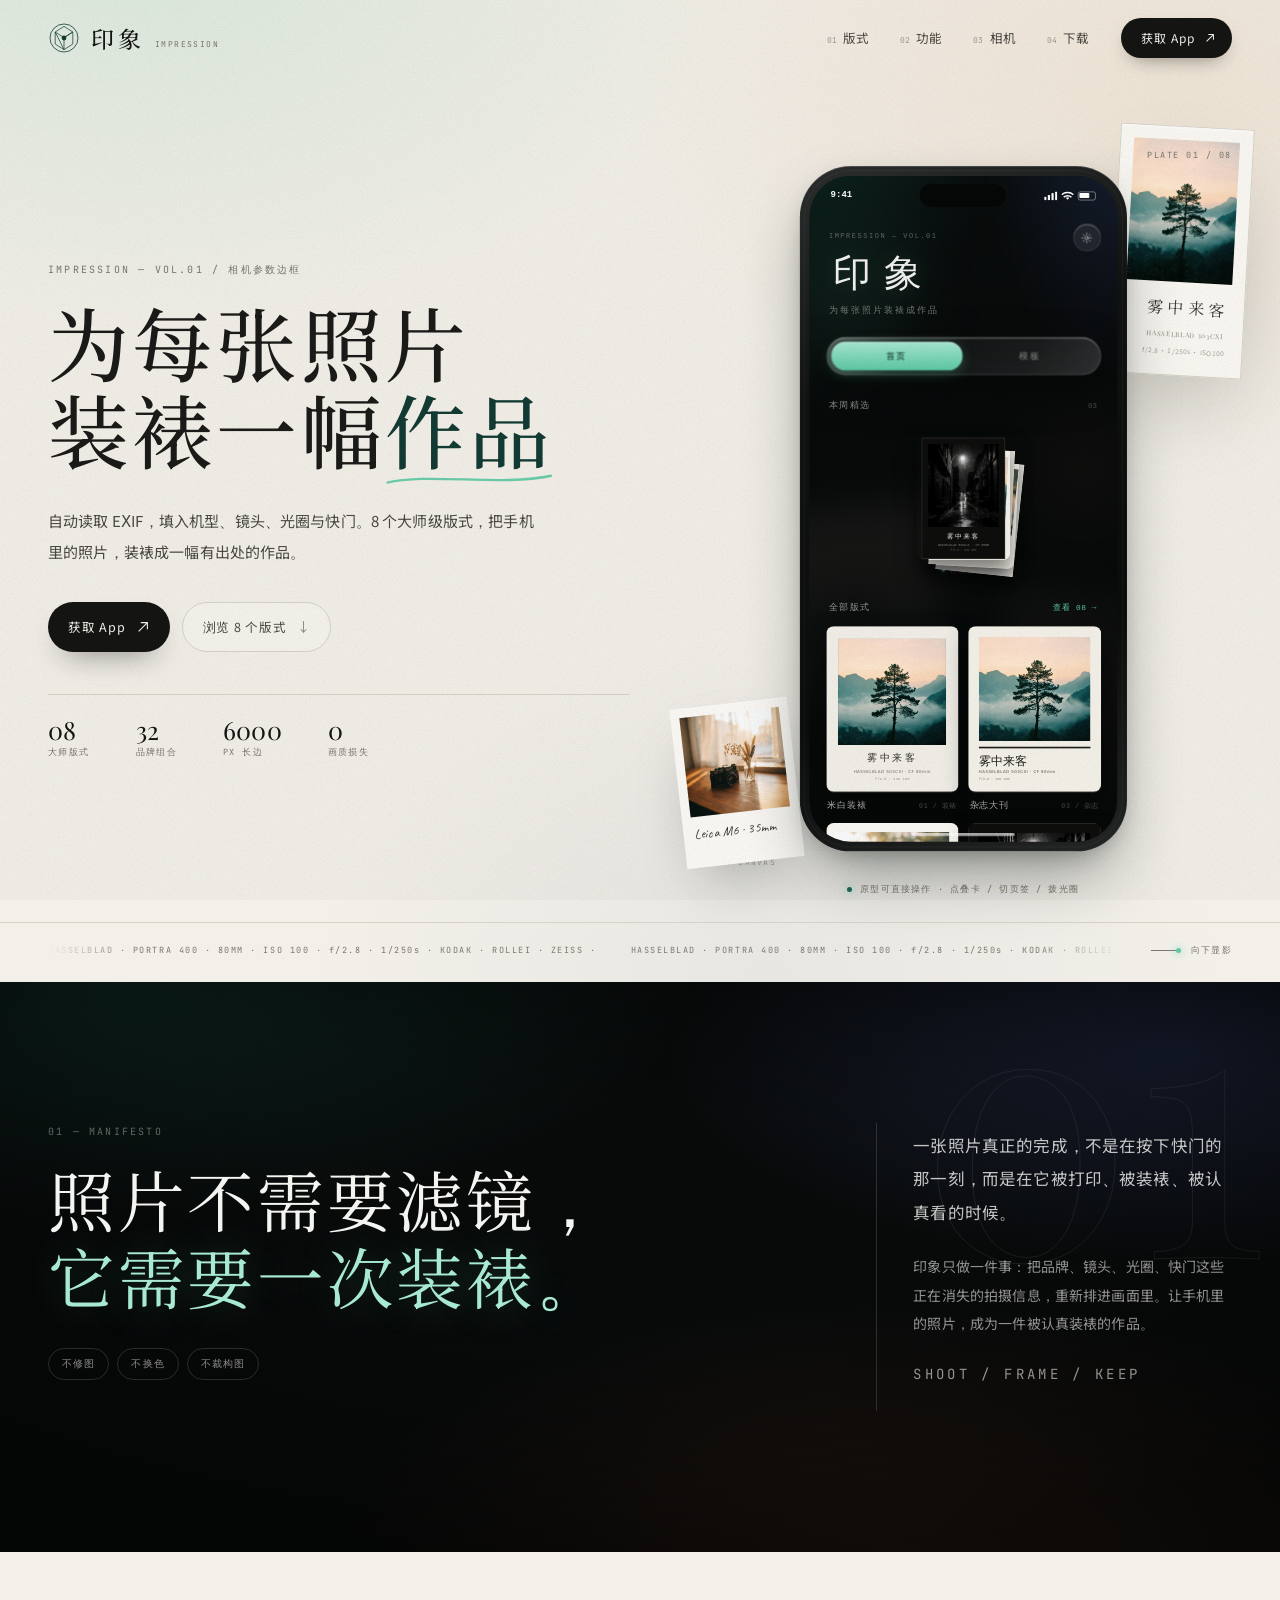
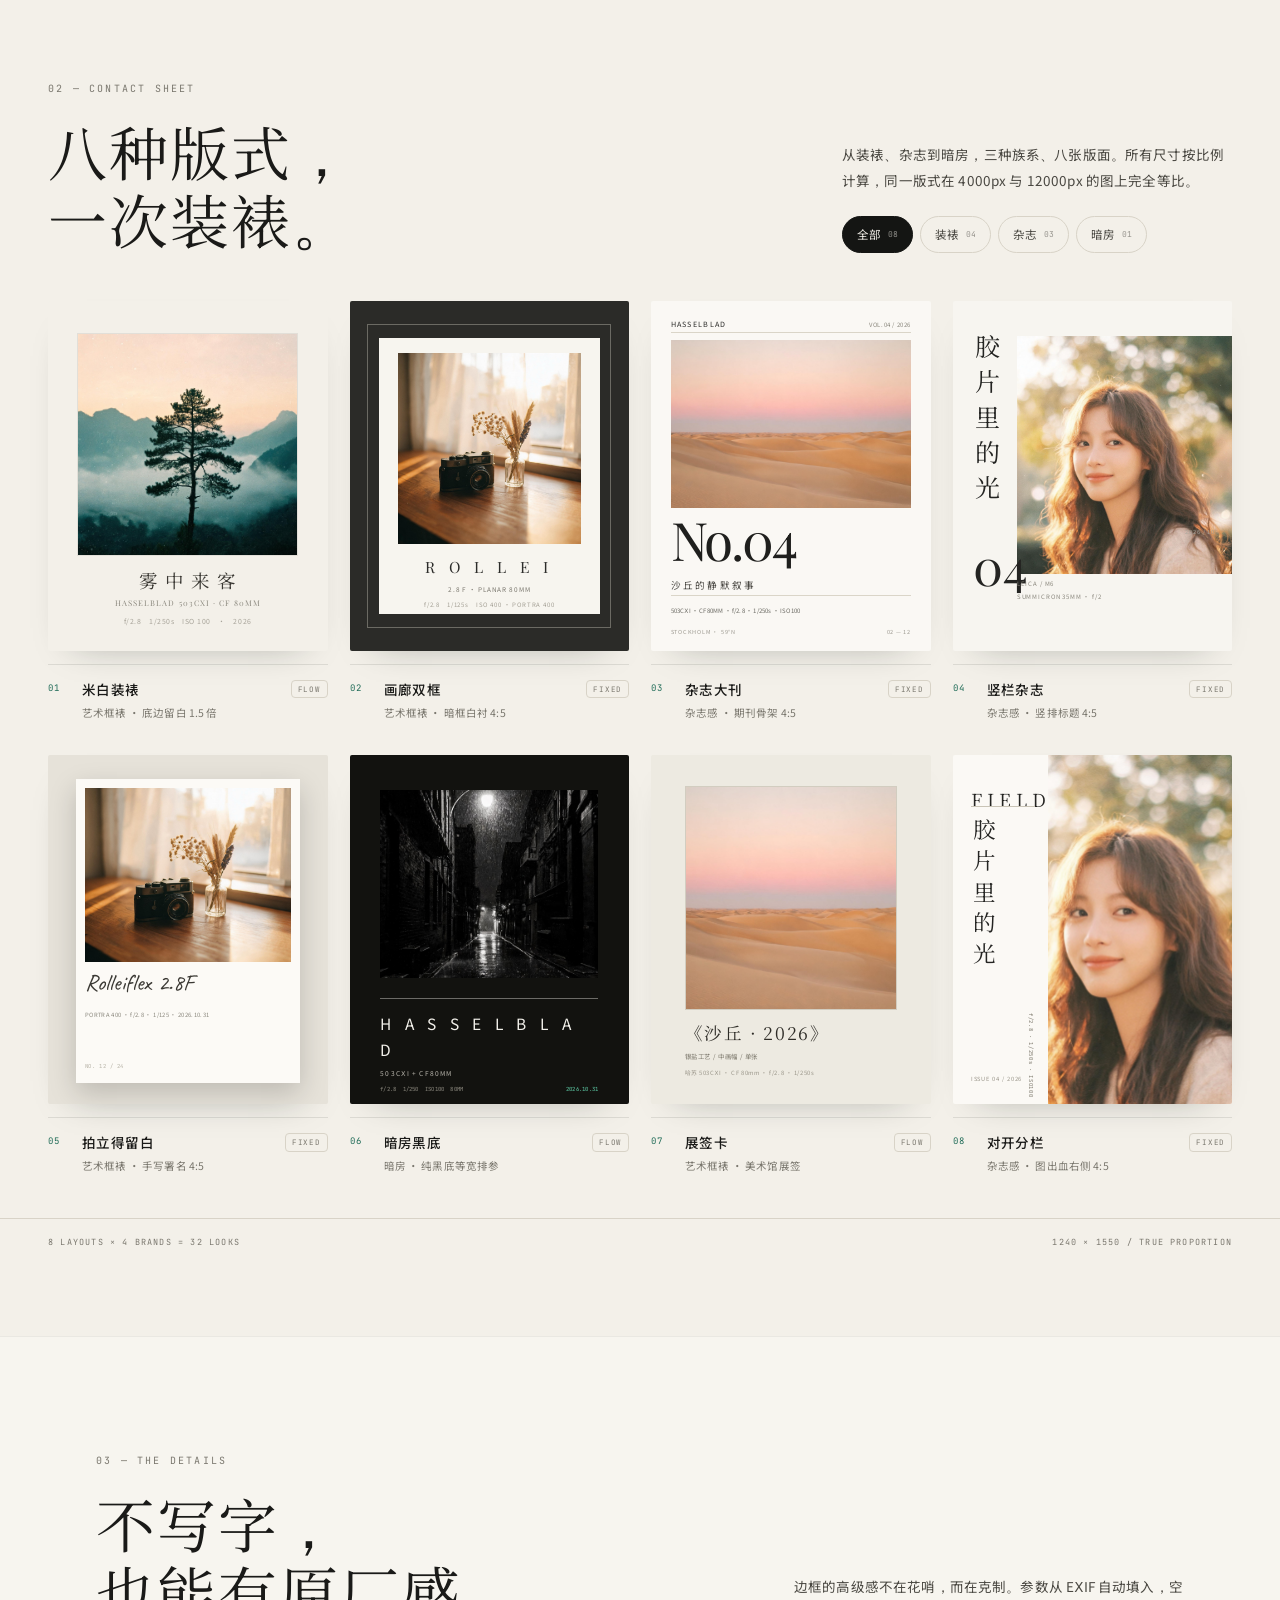
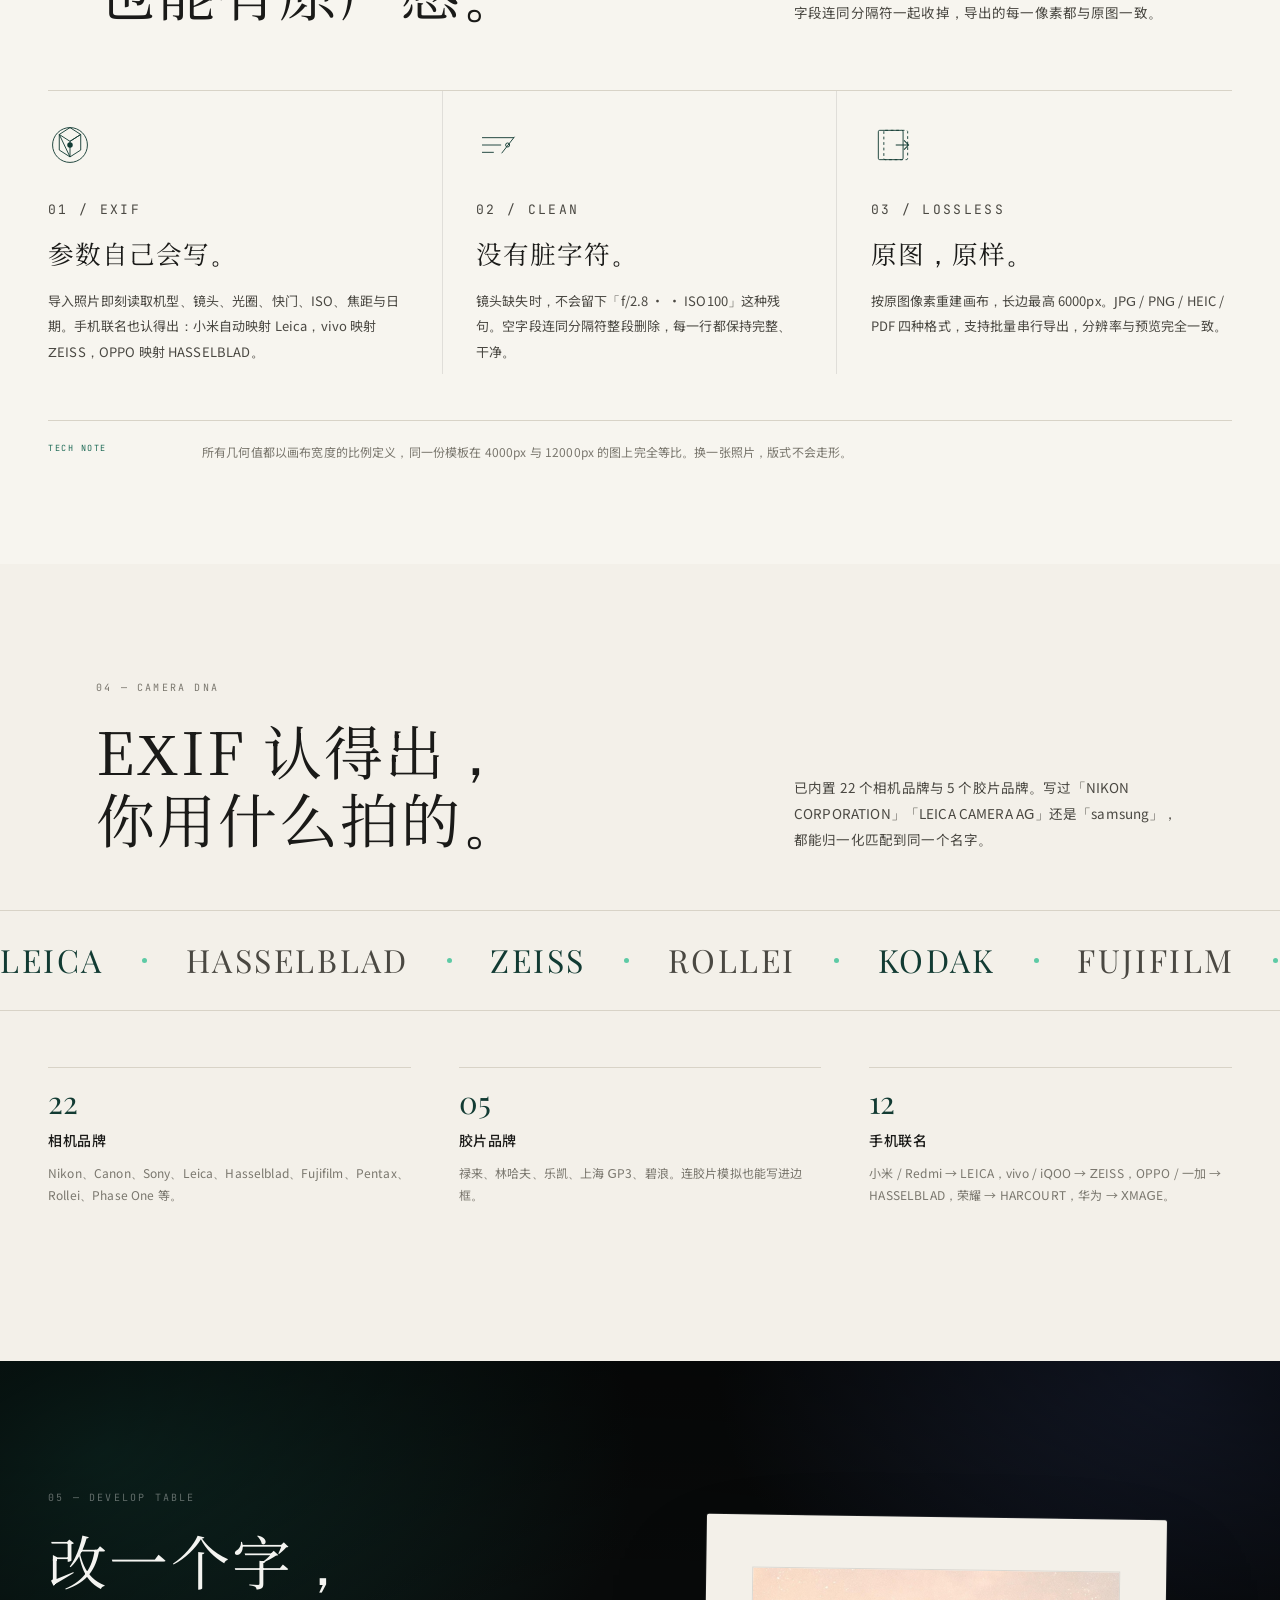
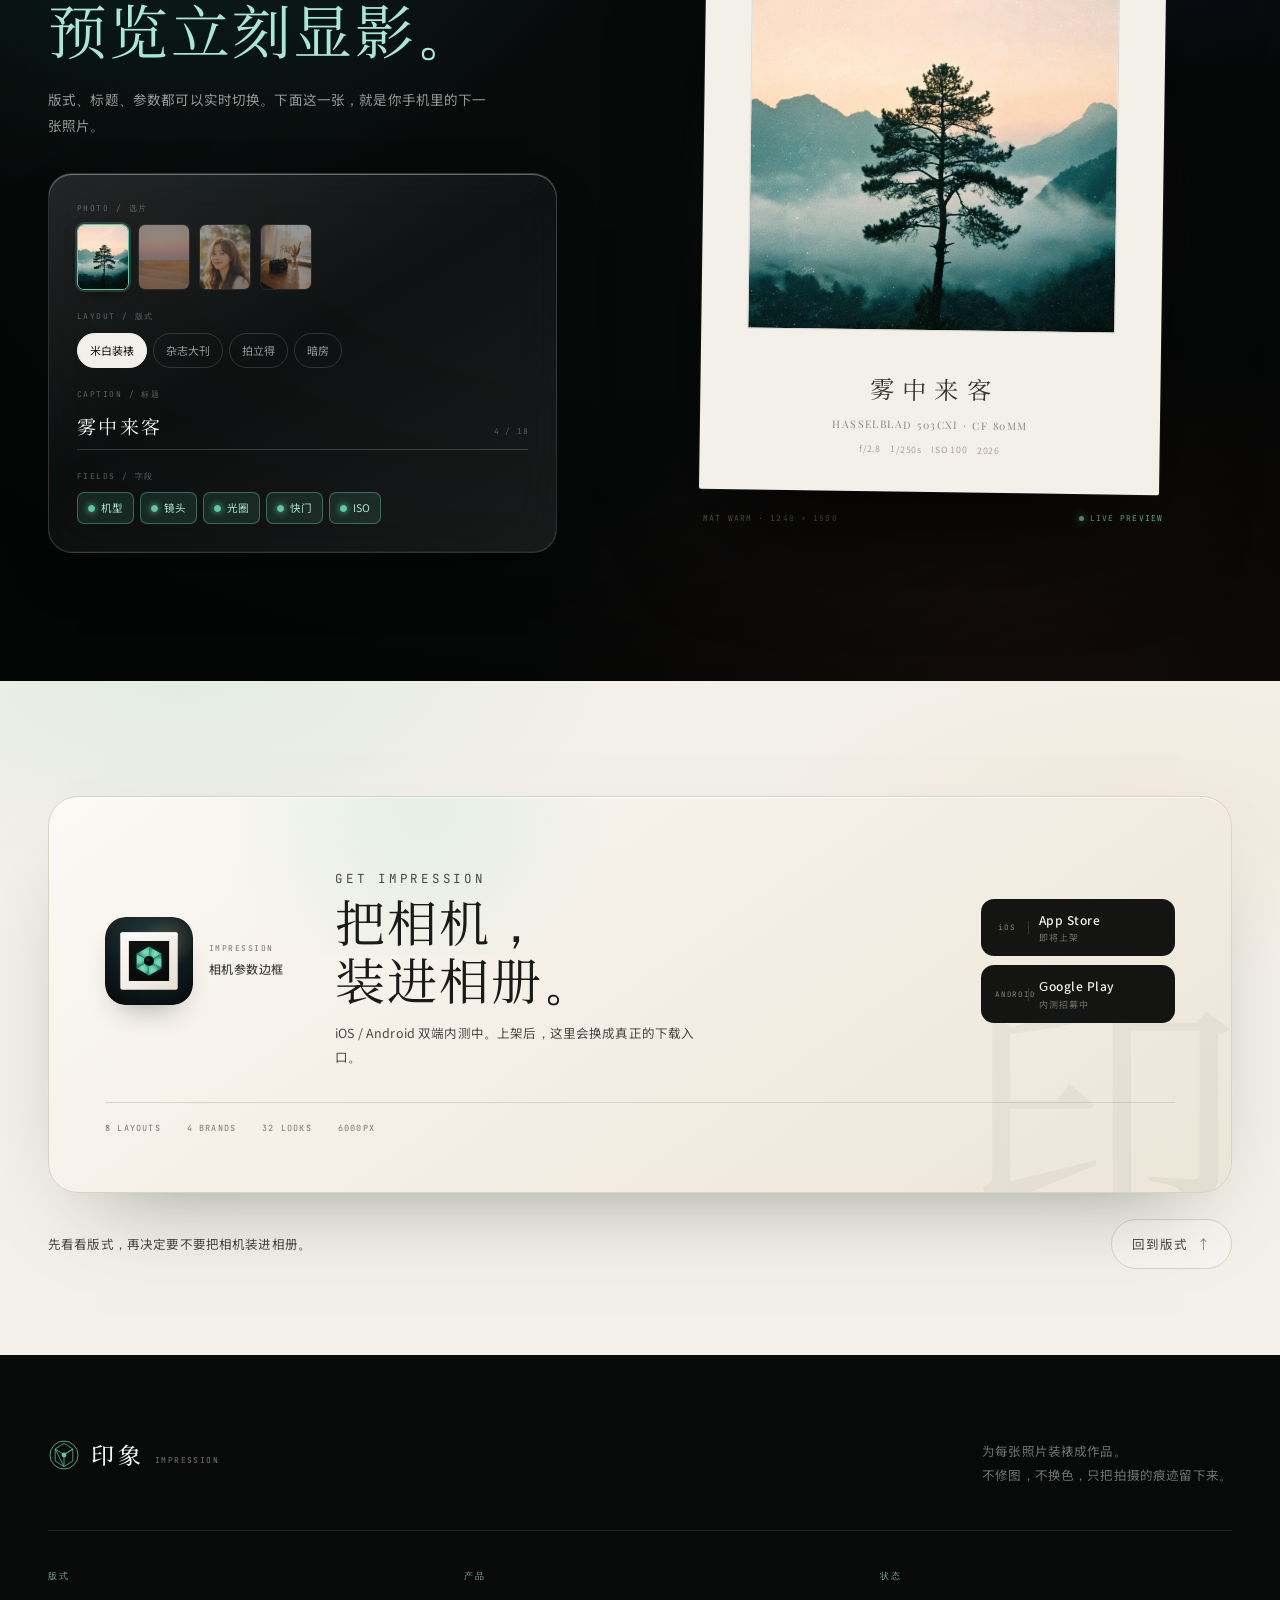
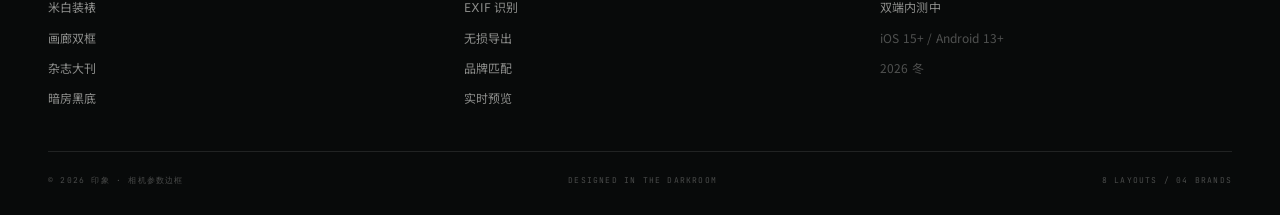
==== index.html @ a314de4a "Initial commit: official website" ====
<!DOCTYPE html>
<html lang="zh-CN">
<head>
<meta charset="UTF-8">
<meta name="viewport" content="width=device-width, initial-scale=1.0">
<title>印象 · 为每张照片装裱成作品</title>
<meta name="description" content="印象是一款相机参数边框 App。自动读取 EXIF，把机型、镜头、光圈、快门写进画面；8 个大师级版式，把每张照片装裱成一幅作品。">
<meta name="theme-color" content="#F3F0E9">
<meta property="og:title" content="印象 · 为每张照片装裱成作品">
<meta property="og:description" content="自动读取 EXIF，8 个大师级版式，把手机照片装裱成有出处的作品。">
<meta property="og:type" content="website">
<link rel="icon" href="assets/img/app-icon.svg" type="image/svg+xml">
<link rel="preload" href="assets/fonts/NotoSerifSC-Medium.otf" as="font" type="font/otf" crossorigin>
<link rel="preload" href="assets/fonts/NotoSansSC-Regular.otf" as="font" type="font/otf" crossorigin>
<link rel="stylesheet" href="styles.css">
</head>
<body>

<div class="grain" aria-hidden="true"></div>

<header class="site-nav" id="siteNav">
  <div class="nav-inner">
    <a class="brand" href="#top" aria-label="印象首页">
      <svg class="brand-mark" viewBox="0 0 48 48" aria-hidden="true">
        <circle cx="24" cy="24" r="21" fill="none" stroke="currentColor" stroke-width="1.2"/>
        <g fill="none" stroke="currentColor" stroke-width="1.1">
          <path d="M24 6.5 37.2 15 24 23.5 10.8 15Z"/>
          <path d="M37.2 15v18L24 41.5 24 23.5Z"/>
          <path d="M10.8 15 24 41.5 10.8 33Z"/>
        </g>
        <circle cx="24" cy="24" r="3.6" fill="currentColor"/>
      </svg>
      <span class="brand-text">印象<span class="brand-en mono">IMPRESSION</span></span>
    </a>
    <nav class="nav-links" aria-label="主导航">
      <a href="#layouts"><span class="mono">01</span>版式</a>
      <a href="#features"><span class="mono">02</span>功能</a>
      <a href="#brands"><span class="mono">03</span>相机</a>
      <a href="#download"><span class="mono">04</span>下载</a>
    </nav>
    <button class="nav-cta" type="button" data-download>
      <span>获取 App</span>
      <svg viewBox="0 0 14 14" aria-hidden="true"><path d="M3 11 11 3M5 3h6v6" fill="none" stroke="currentColor" stroke-width="1.2"/></svg>
    </button>
  </div>
</header>

<main id="top">

  <!-- ============================== HERO ============================== -->
  <section class="hero">
    <div class="hero-inner">
      <div class="hero-copy">
        <p class="eyebrow mono" data-reveal>IMPRESSION — VOL.01 / 相机参数边框</p>
        <h1 data-reveal>为每张照片<br>装裱一幅<span class="accent">作品<svg viewBox="0 0 320 20" preserveAspectRatio="none" aria-hidden="true"><path d="M4 14 C 82 4, 222 18, 316 7"/></svg></span></h1>
        <p class="hero-lede" data-reveal>自动读取 EXIF，填入机型、镜头、光圈与快门。8 个大师级版式，把手机里的照片，装裱成一幅有出处的作品。</p>
        <div class="hero-actions" data-reveal>
          <button class="btn btn-primary" type="button" data-download>
            获取 App
            <svg viewBox="0 0 16 16" aria-hidden="true"><path d="M3 13 13 3M5.5 3H13v7.5" fill="none" stroke="currentColor" stroke-width="1.3"/></svg>
          </button>
          <a class="btn btn-ghost" href="#layouts">浏览 8 个版式 <span class="arr">↓</span></a>
        </div>
        <div class="hero-stats" data-reveal>
          <span><b>08</b><em>大师版式</em></span>
          <span><b>32</b><em>品牌组合</em></span>
          <span><b>6000</b><em>PX 长边</em></span>
          <span><b>0</b><em>画质损失</em></span>
        </div>
      </div>

      <div class="hero-art" data-reveal>
        <div class="art-stage">
          <span class="art-note mono">PLATE 01 / 08</span>
          <span class="art-axis art-axis-x mono">EXIF → CANVAS</span>

          <figure class="hero-print">
            <div class="hero-print-mat">
              <img src="assets/img/photo-01-mist.jpg" alt="雾中山景与孤松，配米白装裱边框" fetchpriority="high">
              <div class="hero-wm">
                <p class="wm-title">雾中来客</p>
                <p class="wm-gear">HASSELBLAD 503CXI</p>
                <p class="wm-exif">f/2.8 · 1/250s · ISO 100</p>
              </div>
            </div>
          </figure>

          <div class="prototype-phone">
            <iframe src="prototype/index.html" title="印象 App 原型 · 可直接操作"></iframe>
          </div>

          <figure class="hero-polaroid">
            <img src="assets/img/photo-05-camera.jpg" alt="窗边的胶片相机与干花" loading="lazy">
            <figcaption>Leica M6 · 35mm</figcaption>
          </figure>
        </div>
        <p class="prototype-hint mono"><span></span>原型可直接操作 · 点叠卡 / 切页签 / 拨光圈</p>
      </div>
    </div>

    <div class="hero-foot">
      <div class="hero-ticker mono" aria-hidden="true">
        <span>HASSELBLAD · PORTRA 400 · 80MM · ISO 100 · f/2.8 · 1/250s · KODAK · ROLLEI · ZEISS ·</span>
        <span>HASSELBLAD · PORTRA 400 · 80MM · ISO 100 · f/2.8 · 1/250s · KODAK · ROLLEI · ZEISS ·</span>
      </div>
      <a class="scroll-cue mono" href="#manifesto"><i></i>向下显影</a>
    </div>
  </section>

  <!-- ============================== MANIFESTO ============================== -->
  <section class="manifesto" id="manifesto">
    <span class="ghost-num" aria-hidden="true">01</span>
    <div class="manifesto-inner">
      <div class="manifesto-left" data-reveal>
        <p class="eyebrow mono light">01 — MANIFESTO</p>
        <h2>照片不需要滤镜，<br><em>它需要一次装裱。</em></h2>
        <div class="manifesto-tags">
          <span class="mono">不修图</span>
          <span class="mono">不换色</span>
          <span class="mono">不裁构图</span>
        </div>
      </div>
      <div class="manifesto-right" data-reveal>
        <p>一张照片真正的完成，不是在按下快门的那一刻，而是在它被打印、被装裱、被认真看的时候。</p>
        <p>印象只做一件事：把品牌、镜头、光圈、快门这些正在消失的拍摄信息，重新排进画面里。让手机里的照片，成为一件被认真装裱的作品。</p>
        <p class="manifesto-sign mono">SHOOT / FRAME / KEEP</p>
      </div>
    </div>
  </section>

  <!-- ============================== LAYOUTS ============================== -->
  <section class="layouts" id="layouts">
    <div class="section-head">
      <div data-reveal>
        <p class="eyebrow mono">02 — CONTACT SHEET</p>
        <h2>八种版式，<br>一次装裱。</h2>
      </div>
      <div class="section-head-side" data-reveal>
        <p>从装裱、杂志到暗房，三种族系、八张版面。所有尺寸按比例计算，同一版式在 4000px 与 12000px 的图上完全等比。</p>
        <div class="filter-row" role="group" aria-label="按版式族系筛选">
          <button class="filter is-on" type="button" data-filter="all">全部 <span class="mono">08</span></button>
          <button class="filter" type="button" data-filter="mat">装裱 <span class="mono">04</span></button>
          <button class="filter" type="button" data-filter="mag">杂志 <span class="mono">03</span></button>
          <button class="filter" type="button" data-filter="dark">暗房 <span class="mono">01</span></button>
        </div>
      </div>
    </div>

    <div class="layout-grid" id="layoutGrid">

      <article class="layout-card" data-family="mat" data-reveal>
        <div class="frame f-mat">
          <div class="f-mat-photo"><img src="assets/img/photo-01-mist.jpg" alt="米白装裱版式预览" loading="lazy"></div>
          <div class="f-mat-wm">
            <span class="f-t">雾中来客</span>
            <span class="f-g">HASSELBLAD 503CXI · CF 80MM</span>
            <span class="f-e">f/2.8　1/250s　ISO 100　·　2026</span>
          </div>
        </div>
        <div class="layout-meta">
          <span class="layout-num mono">01</span>
          <div class="layout-name"><h3>米白装裱</h3><p>艺术框裱 · 底边留白 1.5 倍</p></div>
          <span class="layout-tag mono">FLOW</span>
        </div>
      </article>

      <article class="layout-card" data-family="mat" data-reveal>
        <div class="frame f-gallery">
          <div class="f-gallery-frame">
            <div class="f-gallery-mat"><img src="assets/img/photo-05-camera.jpg" alt="画廊双框版式预览" loading="lazy"></div>
            <div class="f-gallery-wm">
              <span class="f-g">R O L L E I</span>
              <span class="f-e">2.8 F · PLANAR 80MM</span>
              <span class="f-e dim">f/2.8　1/125s　ISO 400 · PORTRA 400</span>
            </div>
          </div>
        </div>
        <div class="layout-meta">
          <span class="layout-num mono">02</span>
          <div class="layout-name"><h3>画廊双框</h3><p>艺术框裱 · 暗框白衬 4:5</p></div>
          <span class="layout-tag mono">FIXED</span>
        </div>
      </article>

      <article class="layout-card" data-family="mag" data-reveal>
        <div class="frame f-editorial">
          <div class="f-ed-head"><span>HASSELBLAD</span><span>VOL.04 / 2026</span></div>
          <div class="f-ed-rule"></div>
          <div class="f-ed-photo"><img src="assets/img/photo-04-dunes.jpg" alt="杂志大刊版式预览" loading="lazy"></div>
          <div class="f-ed-num">No.04</div>
          <div class="f-ed-sub">沙丘的静默叙事</div>
          <div class="f-ed-rule second"></div>
          <div class="f-ed-exif">503CXI · CF80MM · f/2.8 · 1/250s · ISO100</div>
          <div class="f-ed-foot"><span>STOCKHOLM · 59°N</span><span>02 — 12</span></div>
        </div>
        <div class="layout-meta">
          <span class="layout-num mono">03</span>
          <div class="layout-name"><h3>杂志大刊</h3><p>杂志感 · 期刊骨架 4:5</p></div>
          <span class="layout-tag mono">FIXED</span>
        </div>
      </article>

      <article class="layout-card" data-family="mag" data-reveal>
        <div class="frame f-sidebar">
          <div class="f-side-title">胶片里的光</div>
          <div class="f-side-photo"><img src="assets/img/photo-03-portrait.jpg" alt="竖栏杂志版式预览" loading="lazy"></div>
          <div class="f-side-num">04</div>
          <div class="f-side-meta"><span>LEICA / M6</span><span>SUMMICRON 35MM · f/2</span></div>
          <div class="f-side-date">2026 / 10</div>
        </div>
        <div class="layout-meta">
          <span class="layout-num mono">04</span>
          <div class="layout-name"><h3>竖栏杂志</h3><p>杂志感 · 竖排标题 4:5</p></div>
          <span class="layout-tag mono">FIXED</span>
        </div>
      </article>

      <article class="layout-card" data-family="mat" data-reveal>
        <div class="frame f-polaroid">
          <div class="f-pol-card">
            <div class="f-pol-photo"><img src="assets/img/photo-05-camera.jpg" alt="拍立得留白版式预览" loading="lazy"></div>
            <div class="f-pol-script">Rolleiflex 2.8F</div>
            <div class="f-pol-meta">PORTRA 400 · f/2.8 · 1/125 · 2026.10.31</div>
            <div class="f-pol-no">NO. 12 / 24</div>
          </div>
        </div>
        <div class="layout-meta">
          <span class="layout-num mono">05</span>
          <div class="layout-name"><h3>拍立得留白</h3><p>艺术框裱 · 手写署名 4:5</p></div>
          <span class="layout-tag mono">FIXED</span>
        </div>
      </article>

      <article class="layout-card" data-family="dark" data-reveal>
        <div class="frame f-dark">
          <div class="f-dark-photo"><img src="assets/img/photo-02-rain.jpg" alt="暗房黑底版式预览" loading="lazy"></div>
          <div class="f-dark-rule"></div>
          <div class="f-dark-wm">
            <span class="f-dark-brand">H A S S E L B L A D</span>
            <span class="f-dark-gear">503CXI + CF80MM</span>
            <div class="f-dark-exif"><span>f/2.8　1/250　ISO100　80MM</span><span class="mint">2026.10.31</span></div>
          </div>
        </div>
        <div class="layout-meta">
          <span class="layout-num mono">06</span>
          <div class="layout-name"><h3>暗房黑底</h3><p>暗房 · 纯黑底等宽排参</p></div>
          <span class="layout-tag mono">FLOW</span>
        </div>
      </article>

      <article class="layout-card" data-family="mat" data-reveal>
        <div class="frame f-museum">
          <div class="f-mus-photo"><img src="assets/img/photo-04-dunes.jpg" alt="展签卡版式预览" loading="lazy"></div>
          <div class="f-mus-label">
            <span class="title">《沙丘 · 2026》</span>
            <span class="meta">银盐工艺 / 中画幅 / 单张</span>
            <span class="meta dim">哈苏 503CXI · CF 80mm · f/2.8 · 1/250s</span>
          </div>
        </div>
        <div class="layout-meta">
          <span class="layout-num mono">07</span>
          <div class="layout-name"><h3>展签卡</h3><p>艺术框裱 · 美术馆展签</p></div>
          <span class="layout-tag mono">FLOW</span>
        </div>
      </article>

      <article class="layout-card" data-family="mag" data-reveal>
        <div class="frame f-split">
          <div class="f-split-brand">FIELD</div>
          <div class="f-split-rule"></div>
          <div class="f-split-title">胶片里的光</div>
          <div class="f-split-exif">f/2.8 · 1/250s · ISO100</div>
          <div class="f-split-photo"><img src="assets/img/photo-03-portrait.jpg" alt="对开分栏版式预览" loading="lazy"></div>
          <div class="f-split-foot">ISSUE 04 / 2026</div>
        </div>
        <div class="layout-meta">
          <span class="layout-num mono">08</span>
          <div class="layout-name"><h3>对开分栏</h3><p>杂志感 · 图出血右侧 4:5</p></div>
          <span class="layout-tag mono">FIXED</span>
        </div>
      </article>

    </div>
    <div class="layouts-foot" data-reveal>
      <span class="mono">8 LAYOUTS × 4 BRANDS = 32 LOOKS</span>
      <span class="mono">1240 × 1550 / TRUE PROPORTION</span>
    </div>
  </section>

  <!-- ============================== FEATURES ============================== -->
  <section class="features" id="features">
    <div class="features-inner">
      <div class="section-head features-head">
        <div data-reveal>
          <p class="eyebrow mono">03 — THE DETAILS</p>
          <h2>不写字，<br>也能有原厂感。</h2>
        </div>
        <div class="section-head-side" data-reveal>
          <p>边框的高级感不在花哨，而在克制。参数从 EXIF 自动填入，空字段连同分隔符一起收掉，导出的每一像素都与原图一致。</p>
        </div>
      </div>

      <div class="feature-grid">
        <article class="feature" data-reveal>
          <svg class="feature-icon" viewBox="0 0 48 48" aria-hidden="true">
            <circle cx="24" cy="24" r="19" fill="none" stroke="currentColor" stroke-width="1"/>
            <g fill="none" stroke="currentColor" stroke-width="1">
              <path d="M24 5 35.7 12.5 24 20 12.3 12.5Z"/>
              <path d="M35.7 12.5v17L24 37 24 20Z"/>
              <path d="M12.3 12.5 24 37 12.3 29.5Z"/>
            </g>
            <circle cx="24" cy="24" r="3" fill="currentColor"/>
          </svg>
          <p class="feature-k mono">01 / EXIF</p>
          <h3>参数自己会写。</h3>
          <p>导入照片即刻读取机型、镜头、光圈、快门、ISO、焦距与日期。手机联名也认得出：小米自动映射 Leica，vivo 映射 ZEISS，OPPO 映射 HASSELBLAD。</p>
        </article>

        <article class="feature" data-reveal>
          <svg class="feature-icon" viewBox="0 0 48 48" aria-hidden="true">
            <path d="M7 16h34M7 24h20M7 32h12" fill="none" stroke="currentColor" stroke-width="1" stroke-linecap="round"/>
            <circle cx="34.5" cy="24" r="2.2" fill="none" stroke="currentColor" stroke-width="1"/>
            <path d="M28 33 42 15" fill="none" stroke="currentColor" stroke-width="1"/>
          </svg>
          <p class="feature-k mono">02 / CLEAN</p>
          <h3>没有脏字符。</h3>
          <p>镜头缺失时，不会留下「f/2.8 · · ISO100」这种残句。空字段连同分隔符整段删除，每一行都保持完整、干净。</p>
        </article>

        <article class="feature" data-reveal>
          <svg class="feature-icon" viewBox="0 0 48 48" aria-hidden="true">
            <rect x="8" y="8" width="27" height="32" rx="1.5" fill="none" stroke="currentColor" stroke-width="1"/>
            <rect x="14" y="8" width="26" height="32" rx="1.5" fill="none" stroke="currentColor" stroke-width="1" stroke-dasharray="3 3"/>
            <path d="M27 24h14M36 19l5 5-5 5" fill="none" stroke="currentColor" stroke-width="1.1"/>
          </svg>
          <p class="feature-k mono">03 / LOSSLESS</p>
          <h3>原图，原样。</h3>
          <p>按原图像素重建画布，长边最高 6000px。JPG / PNG / HEIC / PDF 四种格式，支持批量串行导出，分辨率与预览完全一致。</p>
        </article>
      </div>

      <div class="features-note" data-reveal>
        <span class="mono">TECH NOTE</span>
        <p>所有几何值都以画布宽度的比例定义，同一份模板在 4000px 与 12000px 的图上完全等比。换一张照片，版式不会走形。</p>
      </div>
    </div>
  </section>

  <!-- ============================== BRANDS ============================== -->
  <section class="brands" id="brands">
    <div class="brands-inner">
      <div class="section-head brands-head">
        <div data-reveal>
          <p class="eyebrow mono">04 — CAMERA DNA</p>
          <h2>EXIF 认得出，<br>你用什么拍的。</h2>
        </div>
        <div class="section-head-side" data-reveal>
          <p>已内置 22 个相机品牌与 5 个胶片品牌。写过「NIKON CORPORATION」「LEICA CAMERA AG」还是「samsung」，都能归一化匹配到同一个名字。</p>
        </div>
      </div>
    </div>

    <div class="brand-marquee" aria-hidden="true">
      <div class="brand-track">
        <span>LEICA</span><i></i><span>HASSELBLAD</span><i></i><span>ZEISS</span><i></i><span>ROLLEI</span><i></i><span>KODAK</span><i></i><span>FUJIFILM</span><i></i><span>RICOH GR</span><i></i><span>HARCOURT</span><i></i><span>XMAGE</span><i></i><span>PENTAX</span><i></i>
        <span>LEICA</span><i></i><span>HASSELBLAD</span><i></i><span>ZEISS</span><i></i><span>ROLLEI</span><i></i><span>KODAK</span><i></i><span>FUJIFILM</span><i></i><span>RICOH GR</span><i></i><span>HARCOURT</span><i></i><span>XMAGE</span><i></i><span>PENTAX</span><i></i>
      </div>
    </div>

    <div class="brands-inner">
      <div class="brand-notes">
        <div class="brand-note" data-reveal>
          <span class="mono">22</span>
          <h3>相机品牌</h3>
          <p>Nikon、Canon、Sony、Leica、Hasselblad、Fujifilm、Pentax、Rollei、Phase One 等。</p>
        </div>
        <div class="brand-note" data-reveal>
          <span class="mono">05</span>
          <h3>胶片品牌</h3>
          <p>禄来、林哈夫、乐凯、上海 GP3、碧浪。连胶片模拟也能写进边框。</p>
        </div>
        <div class="brand-note" data-reveal>
          <span class="mono">12</span>
          <h3>手机联名</h3>
          <p>小米 / Redmi → LEICA，vivo / iQOO → ZEISS，OPPO / 一加 → HASSELBLAD，荣耀 → HARCOURT，华为 → XMAGE。</p>
        </div>
      </div>
      <p class="brand-disclaimer mono" data-reveal>品牌名称仅用于 EXIF 识别与水印文字排版，相关商标归各自所有者所有。</p>
    </div>
  </section>

  <!-- ============================== DEVELOP / LIVE DEMO ============================== -->
  <section class="develop" id="develop">
    <div class="develop-inner">
      <div class="develop-copy" data-reveal>
        <p class="eyebrow mono light">05 — DEVELOP TABLE</p>
        <h2>改一个字，<br><em>预览立刻显影。</em></h2>
        <p class="develop-lede">版式、标题、参数都可以实时切换。下面这一张，就是你手机里的下一张照片。</p>

        <div class="demo-controls">
          <div class="control-group">
            <span class="control-label mono">PHOTO / 选片</span>
            <div class="thumb-row" id="photoThumbs" role="group" aria-label="选择演示照片">
              <button class="thumb is-on" type="button" data-photo="mist" aria-label="雾中孤松" aria-pressed="true">
                <img src="assets/img/photo-01-mist.jpg" alt="">
              </button>
              <button class="thumb" type="button" data-photo="dunes" aria-label="黄昏沙丘" aria-pressed="false">
                <img src="assets/img/photo-04-dunes.jpg" alt="">
              </button>
              <button class="thumb" type="button" data-photo="portrait" aria-label="午后逆光人像" aria-pressed="false">
                <img src="assets/img/photo-03-portrait.jpg" alt="">
              </button>
              <button class="thumb" type="button" data-photo="camera" aria-label="窗边相机静物" aria-pressed="false">
                <img src="assets/img/photo-05-camera.jpg" alt="">
              </button>
            </div>
          </div>

          <div class="control-group">
            <span class="control-label mono">LAYOUT / 版式</span>
            <div class="seg-row" id="layoutSeg" role="group" aria-label="选择演示版式">
              <button class="seg is-on" type="button" data-layout="mat" aria-pressed="true">米白装裱</button>
              <button class="seg" type="button" data-layout="mag" aria-pressed="false">杂志大刊</button>
              <button class="seg" type="button" data-layout="polaroid" aria-pressed="false">拍立得</button>
              <button class="seg" type="button" data-layout="dark" aria-pressed="false">暗房</button>
            </div>
          </div>

          <div class="control-group">
            <label class="control-label mono" for="captionInput">CAPTION / 标题</label>
            <div class="caption-field">
              <input id="captionInput" type="text" maxlength="18" value="雾中来客" autocomplete="off" spellcheck="false">
              <span class="mono" id="captionCount">4 / 18</span>
            </div>
          </div>

          <div class="control-group">
            <span class="control-label mono">FIELDS / 字段</span>
            <div class="toggle-row" id="fieldToggles" role="group" aria-label="显示或隐藏水印字段">
              <button class="toggle is-on" type="button" data-field="model" aria-pressed="true">机型</button>
              <button class="toggle is-on" type="button" data-field="lens" aria-pressed="true">镜头</button>
              <button class="toggle is-on" type="button" data-field="aperture" aria-pressed="true">光圈</button>
              <button class="toggle is-on" type="button" data-field="shutter" aria-pressed="true">快门</button>
              <button class="toggle is-on" type="button" data-field="iso" aria-pressed="true">ISO</button>
            </div>
          </div>
        </div>
      </div>

      <div class="develop-stage" data-reveal>
        <div class="stage-halo" aria-hidden="true"></div>
        <div class="demo-frame is-mat" id="demoFrame">
          <div class="demo-mag-head" id="demoMagHead"><span>HASSELBLAD</span><span>VOL.04 / 2026</span></div>
          <div class="demo-photo-wrap"><img class="demo-photo" id="demoPhoto" src="assets/img/photo-01-mist.jpg" alt="实时预览照片"></div>
          <div class="demo-mag-num" id="demoMagNum">No.04</div>
          <div class="demo-script" id="demoScript">Rolleiflex 2.8F</div>
          <div class="demo-wm" id="demoWm">
            <span class="d-title" id="dTitle">雾中来客</span>
            <span class="d-gear" id="dGear">HASSELBLAD 503CXI · CF 80MM</span>
            <span class="d-exif" id="dExif">f/2.8　1/250s　ISO 100　·　2026</span>
          </div>
        </div>
        <div class="stage-caption">
          <span class="mono" id="demoSpec">MAT WARM · 1240 × 1550</span>
          <span class="mono live-dot"><i></i>LIVE PREVIEW</span>
        </div>
      </div>
    </div>
  </section>

  <!-- ============================== DOWNLOAD ============================== -->
  <section class="download" id="download">
    <div class="download-inner">
      <div class="download-card" data-reveal>
        <span class="download-ghost" aria-hidden="true">印</span>
        <div class="app-lockup">
          <img class="app-icon" src="assets/img/app-icon.svg" alt="印象 App 图标">
          <div class="app-badge">
            <span class="mono">IMPRESSION</span>
            <b>相机参数边框</b>
          </div>
        </div>
        <div class="download-copy">
          <p class="eyebrow mono">GET IMPRESSION</p>
          <h2>把相机，<br>装进相册。</h2>
          <p>iOS / Android 双端内测中。上架后，这里会换成真正的下载入口。</p>
        </div>
        <div class="download-actions">
          <button class="store-btn" type="button" data-download>
            <span class="mono">iOS</span>
            <b>App Store</b>
            <em>即将上架</em>
          </button>
          <button class="store-btn" type="button" data-download>
            <span class="mono">ANDROID</span>
            <b>Google Play</b>
            <em>内测招募中</em>
          </button>
        </div>
        <div class="download-meta mono">
          <span>8 LAYOUTS</span>
          <span>4 BRANDS</span>
          <span>32 LOOKS</span>
          <span>6000PX</span>
        </div>
      </div>

      <div class="download-foot" data-reveal>
        <p>先看看版式，再决定要不要把相机装进相册。</p>
        <a class="btn btn-ghost" href="#layouts">回到版式 <span class="arr">↑</span></a>
      </div>
    </div>
  </section>

</main>

<footer class="site-foot">
  <div class="foot-inner">
    <div class="foot-brand">
      <a class="brand foot-logo" href="#top" aria-label="回到顶部">
        <svg class="brand-mark" viewBox="0 0 48 48" aria-hidden="true">
          <circle cx="24" cy="24" r="21" fill="none" stroke="currentColor" stroke-width="1.2"/>
          <g fill="none" stroke="currentColor" stroke-width="1.1">
            <path d="M24 6.5 37.2 15 24 23.5 10.8 15Z"/>
            <path d="M37.2 15v18L24 41.5 24 23.5Z"/>
            <path d="M10.8 15 24 41.5 10.8 33Z"/>
          </g>
          <circle cx="24" cy="24" r="3.6" fill="currentColor"/>
        </svg>
        <span class="brand-text">印象<span class="brand-en mono">IMPRESSION</span></span>
      </a>
      <p>为每张照片装裱成作品。<br>不修图，不换色，只把拍摄的痕迹留下来。</p>
    </div>

    <nav class="foot-links" aria-label="页脚导航">
      <div>
        <span class="mono">版式</span>
        <a href="#layouts">米白装裱</a>
        <a href="#layouts">画廊双框</a>
        <a href="#layouts">杂志大刊</a>
        <a href="#layouts">暗房黑底</a>
      </div>
      <div>
        <span class="mono">产品</span>
        <a href="#features">EXIF 识别</a>
        <a href="#features">无损导出</a>
        <a href="#brands">品牌匹配</a>
        <a href="#develop">实时预览</a>
      </div>
      <div>
        <span class="mono">状态</span>
        <span class="foot-status">双端内测中</span>
        <span class="foot-status dim">iOS 15+ / Android 13+</span>
        <span class="foot-status dim">2026 冬</span>
      </div>
    </nav>

    <div class="foot-bottom">
      <span class="mono">© 2026 印象 · 相机参数边框</span>
      <span class="mono">DESIGNED IN THE DARKROOM</span>
      <span class="mono">8 LAYOUTS / 04 BRANDS</span>
    </div>
  </div>
</footer>

<dialog class="download-dialog" id="downloadDialog" aria-labelledby="dlgTitle">
  <button class="dlg-close" type="button" data-close aria-label="关闭">×</button>
  <img class="dlg-icon" src="assets/img/app-icon.svg" alt="">
  <p class="eyebrow mono">RELEASE / 2026 WINTER</p>
  <h2 id="dlgTitle">双端内测中。</h2>
  <p>这是印象的项目官网展示版。App Store 与 Google Play 的下载入口会在上架后开放，当前版本正在 iOS / Android 双端内测。</p>
  <div class="dlg-actions">
    <a class="btn btn-primary" href="#layouts" data-close>先看 8 个版式</a>
    <button class="btn btn-ghost" type="button" data-close>知道了</button>
  </div>
</dialog>

<script src="site.js"></script>
</body>
</html>
---- styles.css ----
/* ==========================================================================
   印象 · 官网
   Off-white editorial / liquid glass / darkroom
   ========================================================================== */

@font-face {
  font-family: "NotoSerifSC";
  src: url("assets/fonts/NotoSerifSC-Regular.otf") format("opentype");
  font-weight: 400;
  font-display: swap;
}
@font-face {
  font-family: "NotoSerifSC";
  src: url("assets/fonts/NotoSerifSC-Medium.otf") format("opentype");
  font-weight: 500;
  font-display: swap;
}
@font-face {
  font-family: "NotoSansSC";
  src: url("assets/fonts/NotoSansSC-Regular.otf") format("opentype");
  font-weight: 400;
  font-display: swap;
}
@font-face {
  font-family: "NotoSansSC";
  src: url("assets/fonts/NotoSansSC-Medium.otf") format("opentype");
  font-weight: 500;
  font-display: swap;
}
@font-face {
  font-family: "PlayfairDisplay";
  src: url("assets/fonts/PlayfairDisplay-Regular.otf") format("opentype");
  font-weight: 400;
  font-style: normal;
  font-display: swap;
}
@font-face {
  font-family: "PlayfairDisplay";
  src: url("assets/fonts/PlayfairDisplay-Italic.otf") format("opentype");
  font-weight: 400;
  font-style: italic;
  font-display: swap;
}
@font-face {
  font-family: "Inter";
  src: url("assets/fonts/Inter-Regular.otf") format("opentype");
  font-weight: 400;
  font-display: swap;
}
@font-face {
  font-family: "Inter";
  src: url("assets/fonts/Inter-Medium.otf") format("opentype");
  font-weight: 500;
  font-display: swap;
}
@font-face {
  font-family: "JetBrainsMono";
  src: url("assets/fonts/JetBrainsMono-Regular.otf") format("opentype");
  font-weight: 400;
  font-display: swap;
}
@font-face {
  font-family: "Caveat";
  src: url("assets/fonts/Caveat-Regular.otf") format("opentype");
  font-weight: 400;
  font-display: swap;
}

:root {
  --cream: #f3f0e9;
  --cream-soft: #f7f5ef;
  --paper: #fbf9f4;
  --ink: #141513;
  --ink-2: #080a0a;
  --pine: #123b33;
  --mint: #5dcaa5;
  --mint-hi: #a8e9d4;
  --mint-deep: #1f6b57;
  --amber: #e7b27c;
  --indigo: #3b4c86;

  --text: #1a1a18;
  --text-2: #4a4842;
  --text-3: #7a776e;
  --hair: #d8d3c7;
  --hair-soft: rgba(26, 26, 24, 0.1);

  --serif: "NotoSerifSC", "Songti SC", "SimSun", serif;
  --sans: "NotoSansSC", "PingFang SC", "Microsoft YaHei", system-ui, sans-serif;
  --mono: "JetBrainsMono", "SF Mono", "Cascadia Mono", Consolas, monospace;
  --display: "PlayfairDisplay", Georgia, "Times New Roman", serif;
  --script: "Caveat", "Kaiti SC", "KaiTi", "STKaiti", cursive;

  --spring: cubic-bezier(0.34, 1.56, 0.64, 1);
  --ease: cubic-bezier(0.32, 0.72, 0, 1);
  --page: 1280px;
  --pad: clamp(20px, 4vw, 48px);
}

* {
  box-sizing: border-box;
}

html {
  scroll-behavior: smooth;
  -webkit-text-size-adjust: 100%;
}

body {
  margin: 0;
  min-height: 100vh;
  background: var(--cream);
  color: var(--text);
  font-family: var(--sans);
  font-size: 15px;
  line-height: 1.7;
  letter-spacing: 0.01em;
  -webkit-font-smoothing: antialiased;
  overflow-x: hidden;
}

button,
input {
  font: inherit;
  color: inherit;
}
button {
  border: 0;
  background: none;
  cursor: pointer;
}
a {
  color: inherit;
  text-decoration: none;
}
img {
  max-width: 100%;
  display: block;
}
::selection {
  background: rgba(93, 202, 165, 0.34);
}

.mono {
  font-family: var(--mono);
  font-feature-settings: "tnum" 1;
}

.eyebrow {
  margin: 0 0 20px;
  font-size: 10px;
  letter-spacing: 0.22em;
  color: var(--text-3);
  text-transform: uppercase;
}
.eyebrow.light {
  color: rgba(244, 244, 241, 0.38);
}

.grain {
  position: fixed;
  inset: 0;
  z-index: 900;
  pointer-events: none;
  opacity: 0.18;
  mix-blend-mode: multiply;
  background-image: url("data:image/svg+xml,%3Csvg xmlns='http://www.w3.org/2000/svg' width='180' height='180'%3E%3Cfilter id='n'%3E%3CfeTurbulence type='fractalNoise' baseFrequency='0.82' numOctaves='3' stitchTiles='stitch'/%3E%3C/filter%3E%3Crect width='100%25' height='100%25' filter='url(%23n)'/%3E%3C/svg%3E");
  background-size: 180px 180px;
}

/* ==========================================================================
   NAV
   ========================================================================== */

.site-nav {
  position: fixed;
  inset: 0 0 auto 0;
  z-index: 100;
  border-bottom: 1px solid transparent;
  transition: background 0.4s, border-color 0.4s, backdrop-filter 0.4s;
}
.site-nav.is-scrolled {
  background: rgba(243, 240, 233, 0.76);
  border-bottom-color: rgba(26, 26, 24, 0.08);
  -webkit-backdrop-filter: blur(20px) saturate(160%);
  backdrop-filter: blur(20px) saturate(160%);
}
.nav-inner {
  max-width: calc(var(--page) + var(--pad) * 2);
  margin: 0 auto;
  height: 76px;
  padding: 0 var(--pad);
  display: flex;
  align-items: center;
  gap: 32px;
}
.brand {
  display: inline-flex;
  align-items: center;
  gap: 11px;
  color: var(--ink);
  flex: none;
}
.brand-mark {
  width: 32px;
  height: 32px;
  color: var(--pine);
  transition: transform 0.7s var(--spring);
}
.brand:hover .brand-mark {
  transform: rotate(60deg);
}
.brand-text {
  display: flex;
  align-items: baseline;
  gap: 9px;
  font-family: var(--serif);
  font-size: 23px;
  font-weight: 500;
  letter-spacing: 0.19em;
  line-height: 1;
}
.brand-en {
  font-size: 8px;
  font-weight: 400;
  letter-spacing: 0.18em;
  color: var(--text-3);
  transform: translateY(-1px);
}
.nav-links {
  display: flex;
  align-items: center;
  gap: clamp(18px, 2.4vw, 34px);
  margin-left: auto;
}
.nav-links a {
  display: inline-flex;
  align-items: baseline;
  gap: 6px;
  font-size: 12.5px;
  color: var(--text-2);
  transition: color 0.25s;
}
.nav-links a .mono {
  font-size: 8px;
  color: var(--text-3);
  opacity: 0.7;
}
.nav-links a:hover {
  color: var(--mint-deep);
}
.nav-cta {
  display: inline-flex;
  align-items: center;
  gap: 9px;
  padding: 10px 16px 10px 20px;
  border-radius: 999px;
  background: var(--ink);
  color: var(--cream);
  font-size: 12px;
  letter-spacing: 0.08em;
  box-shadow: 0 8px 20px -10px rgba(20, 21, 19, 0.6);
  transition: transform 0.35s var(--spring), background 0.3s;
}
.nav-cta svg {
  width: 12px;
  height: 12px;
}
.nav-cta:hover {
  background: var(--pine);
  transform: translateY(-1px);
}
.nav-cta:active {
  transform: scale(0.97);
}

/* ==========================================================================
   SHARED
   ========================================================================== */

.section-head {
  max-width: calc(var(--page) + var(--pad) * 2);
  margin: 0 auto;
  padding: 0 var(--pad);
  display: grid;
  grid-template-columns: minmax(0, 1fr) minmax(300px, 390px);
  gap: 60px;
  align-items: end;
}
.section-head h2 {
  margin: 0;
  font-family: var(--serif);
  font-size: clamp(38px, 4.6vw, 62px);
  font-weight: 400;
  line-height: 1.16;
  letter-spacing: 0.035em;
}
.section-head-side p {
  margin: 0;
  font-size: 13.5px;
  line-height: 1.95;
  color: var(--text-2);
}

.btn {
  display: inline-flex;
  align-items: center;
  justify-content: center;
  gap: 10px;
  padding: 13px 20px;
  border-radius: 999px;
  font-size: 12.5px;
  letter-spacing: 0.06em;
  transition: transform 0.35s var(--spring), background 0.3s, color 0.3s, border-color 0.3s;
}
.btn svg {
  width: 14px;
  height: 14px;
}
.btn-primary {
  background: var(--ink);
  color: var(--cream);
  box-shadow: 0 14px 30px -16px rgba(20, 21, 19, 0.65);
}
.btn-primary:hover {
  background: var(--pine);
  transform: translateY(-2px);
}
.btn-primary:active {
  transform: scale(0.98);
}
.btn-ghost {
  border: 1px solid var(--hair);
  color: var(--text-2);
  background: rgba(255, 255, 255, 0.22);
}
.btn-ghost:hover {
  border-color: var(--pine);
  color: var(--pine);
  transform: translateY(-2px);
}
.btn .arr {
  font-size: 13px;
  opacity: 0.65;
}

/* reveal */
.js [data-reveal] {
  opacity: 0;
  transform: translateY(24px);
  transition: opacity 0.9s var(--ease), transform 0.9s var(--ease);
}
.js [data-reveal].is-visible {
  opacity: 1;
  transform: none;
}

/* ==========================================================================
   HERO
   ========================================================================== */

.hero {
  position: relative;
  padding-top: 148px;
  overflow: hidden;
  background:
    radial-gradient(86% 66% at 10% -4%, rgba(93, 202, 165, 0.14), transparent 56%),
    radial-gradient(70% 58% at 92% 10%, rgba(231, 178, 124, 0.16), transparent 62%),
    radial-gradient(60% 60% at 60% 100%, rgba(59, 76, 134, 0.06), transparent 60%),
    var(--cream);
}
.hero-inner {
  max-width: calc(var(--page) + var(--pad) * 2);
  margin: 0 auto;
  padding: 0 var(--pad);
  display: grid;
  grid-template-columns: minmax(0, 1.04fr) minmax(0, 0.96fr);
  gap: clamp(30px, 5vw, 72px);
  align-items: center;
  min-height: 690px;
}
.hero-copy {
  position: relative;
  z-index: 2;
  padding-bottom: 24px;
}
.hero-copy h1 {
  margin: 0;
  font-family: var(--serif);
  font-size: clamp(54px, 6.3vw, 94px);
  font-weight: 500;
  line-height: 1.08;
  letter-spacing: 0.04em;
}
.accent {
  position: relative;
  display: inline-block;
  color: var(--pine);
}
.accent svg {
  position: absolute;
  left: 0;
  bottom: -0.2em;
  width: 100%;
  height: 0.24em;
  overflow: visible;
}
.accent svg path {
  fill: none;
  stroke: var(--mint);
  stroke-width: 2.4;
  stroke-linecap: round;
  opacity: 0.9;
}
.hero-lede {
  max-width: 500px;
  margin: 34px 0 0;
  font-size: 15px;
  line-height: 2.05;
  color: var(--text-2);
}
.hero-actions {
  display: flex;
  flex-wrap: wrap;
  gap: 12px;
  margin-top: 34px;
}
.hero-stats {
  display: flex;
  gap: clamp(22px, 3.6vw, 48px);
  margin-top: 42px;
  padding-top: 22px;
  border-top: 1px solid var(--hair);
}
.hero-stats span {
  display: flex;
  flex-direction: column;
  gap: 3px;
}
.hero-stats b {
  font-family: var(--display);
  font-size: 25px;
  font-weight: 400;
  line-height: 1;
  color: var(--ink);
}
.hero-stats em {
  font-style: normal;
  font-family: var(--mono);
  font-size: 8.5px;
  letter-spacing: 0.16em;
  color: var(--text-3);
  text-transform: uppercase;
}

/* hero art */
.hero-art {
  position: relative;
  z-index: 1;
}
.art-stage {
  position: relative;
  min-height: 722px;
}
.art-note {
  position: absolute;
  right: 0;
  top: 0;
  z-index: 4;
  font-size: 8.5px;
  letter-spacing: 0.18em;
  color: var(--text-3);
}
.art-axis {
  position: absolute;
  font-size: 8px;
  letter-spacing: 0.16em;
  color: rgba(26, 26, 24, 0.34);
}
.art-axis-x {
  left: 0;
  bottom: 0;
}

.hero-print {
  position: absolute;
  top: -3%;
  right: -3%;
  width: 25%;
  margin: 0;
  padding: 13px 13px 18px;
  background: var(--paper);
  border: 1px solid var(--hair);
  box-shadow:
    0 40px 90px -30px rgba(20, 29, 25, 0.38),
    0 2px 0 rgba(255, 255, 255, 0.6) inset;
  transform: rotate(3.2deg);
  transition: transform 0.8s var(--spring), box-shadow 0.8s;
}
.hero-print:hover {
  transform: rotate(1deg) translateY(-5px);
  box-shadow: 0 52px 110px -34px rgba(20, 29, 25, 0.44);
}
.hero-print-mat img {
  width: 100%;
  aspect-ratio: 3 / 4;
  object-fit: cover;
}
.hero-wm {
  margin-top: 12px;
  padding-left: 16px;
  text-align: center;
}
.wm-title {
  margin: 0;
  font-family: var(--serif);
  font-size: clamp(14px, 1.25vw, 18px);
  letter-spacing: 0.28em;
  text-indent: 0.28em;
  color: #3a3833;
}
.wm-gear {
  margin: 8px 0 0;
  font-family: var(--display);
  font-size: clamp(6.5px, 0.52vw, 8px);
  letter-spacing: 0.1em;
  text-transform: uppercase;
  color: #8a877d;
}
.wm-exif {
  margin: 6px 0 0;
  font-family: var(--sans);
  font-size: clamp(6.5px, 0.5vw, 7.5px);
  letter-spacing: 0.02em;
  color: #a8a49a;
}

/* 原型手机：以可操作的 App 原型为主体 */
.prototype-phone {
  --phone-scale: 0.82;
  position: absolute;
  left: 50%;
  bottom: 0;
  width: calc(440px * var(--phone-scale));
  height: calc(880px * var(--phone-scale));
  margin: 0;
  z-index: 3;
  transform: translateX(-50%);
}
/* 按手机轮廓投射的阴影（iframe 内部阴影会被画布裁切） */
.prototype-phone::before {
  content: "";
  position: absolute;
  top: 18px;
  right: 17px;
  bottom: 18px;
  left: 17px;
  border-radius: 51px;
  box-shadow:
    0 30px 64px -14px rgba(18, 29, 25, 0.46),
    0 8px 22px -10px rgba(18, 29, 25, 0.34);
}
.prototype-phone iframe {
  position: relative;
  z-index: 1;
  display: block;
  width: 440px;
  height: 880px;
  border: 0;
  background: transparent;
  transform: scale(var(--phone-scale));
  transform-origin: top left;
}
.prototype-hint {
  display: flex;
  align-items: center;
  justify-content: center;
  gap: 8px;
  margin: 12px 0 0;
  font-size: 8.5px;
  letter-spacing: 0.14em;
  color: var(--text-3);
}
.prototype-hint span {
  width: 5px;
  height: 5px;
  border-radius: 50%;
  background: var(--mint-deep);
  box-shadow: 0 0 10px var(--mint);
}
/* 漂浮拍立得：左下角的第二张作品 */
.hero-polaroid {
  position: absolute;
  left: -3%;
  bottom: 1%;
  z-index: 2;
  width: 22%;
  margin: 0;
  padding: 9px 9px 26px;
  background: #fcfaf6;
  box-shadow:
    0 28px 60px -22px rgba(20, 29, 25, 0.36),
    0 1px 0 rgba(255, 255, 255, 0.7) inset;
  transform: rotate(-6.5deg);
  transition: transform 0.8s var(--spring);
}
.hero-polaroid:hover {
  transform: rotate(-2.5deg) translateY(-6px);
}
.hero-polaroid img {
  width: 100%;
  aspect-ratio: 1;
  object-fit: cover;
}
.hero-polaroid figcaption {
  margin-top: 11px;
  padding-left: 2px;
  font-family: var(--script);
  font-size: clamp(12px, 1.05vw, 15px);
  line-height: 1;
  color: #3a3833;
}

.hero-foot {
  max-width: calc(var(--page) + var(--pad) * 2);
  margin: 26px auto 0;
  padding: 20px var(--pad) 24px;
  border-top: 1px solid var(--hair);
  display: flex;
  align-items: center;
  justify-content: space-between;
  gap: 30px;
}
.hero-ticker {
  position: relative;
  flex: 1;
  overflow: hidden;
  -webkit-mask-image: linear-gradient(90deg, transparent, #000 8%, #000 92%, transparent);
  mask-image: linear-gradient(90deg, transparent, #000 8%, #000 92%, transparent);
}
.hero-ticker .ticker-track,
.hero-ticker {
  display: flex;
  width: max-content;
}
.hero-ticker > span {
  white-space: nowrap;
}
.hero-ticker {
  font-size: 8.5px;
  letter-spacing: 0.18em;
  color: var(--text-3);
}
.hero-ticker span {
  padding-right: 34px;
}
.hero-ticker {
  animation: ticker 34s linear infinite;
}
.scroll-cue {
  display: inline-flex;
  align-items: center;
  gap: 10px;
  flex: none;
  font-size: 8.5px;
  letter-spacing: 0.16em;
  color: var(--text-3);
  transition: color 0.25s;
}
.scroll-cue i {
  display: block;
  width: 30px;
  height: 1px;
  background: var(--text-3);
  position: relative;
}
.scroll-cue i::after {
  content: "";
  position: absolute;
  right: 0;
  top: -2px;
  width: 5px;
  height: 5px;
  border-radius: 50%;
  background: var(--mint);
  box-shadow: 0 0 8px var(--mint);
}
.scroll-cue:hover {
  color: var(--pine);
}

@keyframes ticker {
  to {
    transform: translateX(-50%);
  }
}
@keyframes pulse-dot {
  0%, 100% { opacity: 1; }
  50% { opacity: 0.35; }
}

/* ==========================================================================
   MANIFESTO
   ========================================================================== */

.manifesto {
  position: relative;
  padding: clamp(96px, 11vw, 150px) 0;
  background:
    radial-gradient(80% 70% at 8% 0%, rgba(18, 59, 51, 0.62), transparent 58%),
    radial-gradient(64% 60% at 92% 12%, rgba(59, 76, 134, 0.34), transparent 62%),
    radial-gradient(70% 70% at 70% 100%, rgba(74, 44, 29, 0.42), transparent 62%),
    var(--ink-2);
  color: #f4f4f1;
  overflow: hidden;
}
.manifesto::after {
  content: "";
  position: absolute;
  inset: 0;
  background: radial-gradient(72% 58% at 50% 42%, transparent 30%, rgba(0, 0, 0, 0.5) 100%);
  pointer-events: none;
}
.ghost-num {
  position: absolute;
  top: -9%;
  right: 1%;
  font-family: var(--display);
  font-size: clamp(210px, 28vw, 390px);
  line-height: 1;
  color: transparent;
  -webkit-text-stroke: 1px rgba(243, 240, 233, 0.09);
  pointer-events: none;
}
.manifesto-inner {
  position: relative;
  z-index: 2;
  max-width: calc(var(--page) + var(--pad) * 2);
  margin: 0 auto;
  padding: 0 var(--pad);
  display: grid;
  grid-template-columns: minmax(0, 1.35fr) minmax(280px, 0.65fr);
  gap: clamp(40px, 7vw, 100px);
  align-items: start;
}
.manifesto-left h2 {
  margin: 0;
  font-family: var(--serif);
  font-size: clamp(40px, 5.2vw, 76px);
  font-weight: 400;
  line-height: 1.16;
  letter-spacing: 0.04em;
}
.manifesto-left h2 em {
  font-style: normal;
  color: var(--mint-hi);
  text-shadow: 0 0 40px rgba(93, 202, 165, 0.28);
}
.manifesto-tags {
  display: flex;
  flex-wrap: wrap;
  gap: 8px;
  margin-top: 34px;
}
.manifesto-tags span {
  padding: 7px 13px;
  border: 1px solid rgba(255, 255, 255, 0.14);
  border-radius: 999px;
  font-size: 9.5px;
  letter-spacing: 0.12em;
  color: rgba(244, 244, 241, 0.56);
}
.manifesto-right {
  padding-top: 6px;
  padding-left: clamp(20px, 3vw, 36px);
  border-left: 1px solid rgba(255, 255, 255, 0.14);
}
.manifesto-right p {
  margin: 0 0 22px;
  font-size: 14px;
  line-height: 2.05;
  color: rgba(244, 244, 241, 0.58);
}
.manifesto-right p:first-child {
  font-size: 16.5px;
  color: rgba(244, 244, 241, 0.8);
}
.manifesto-sign {
  margin-top: 34px;
  font-size: 9px;
  letter-spacing: 0.24em;
  color: var(--mint);
}

/* ==========================================================================
   LAYOUTS
   ========================================================================== */

.layouts {
  padding: clamp(88px, 10vw, 130px) 0 clamp(60px, 7vw, 86px);
  background: var(--cream);
}
.filter-row {
  display: flex;
  flex-wrap: wrap;
  gap: 7px;
  margin-top: 22px;
}
.filter {
  display: inline-flex;
  align-items: center;
  gap: 7px;
  padding: 8px 14px;
  border: 1px solid var(--hair);
  border-radius: 999px;
  font-size: 11.5px;
  color: var(--text-2);
  transition: background 0.25s, color 0.25s, border-color 0.25s;
}
.filter .mono {
  font-size: 8px;
  opacity: 0.55;
}
.filter:hover {
  border-color: var(--pine);
  color: var(--pine);
}
.filter.is-on {
  background: var(--ink);
  border-color: var(--ink);
  color: var(--cream);
}
.filter.is-on .mono {
  opacity: 0.55;
}

.layout-grid {
  max-width: calc(var(--page) + var(--pad) * 2);
  margin: 48px auto 0;
  padding: 0 var(--pad);
  display: grid;
  grid-template-columns: repeat(4, minmax(0, 1fr));
  gap: 34px 22px;
}
.layout-card {
  min-width: 0;
  transition: transform 0.55s var(--spring);
}
.layout-card:hover {
  transform: translateY(-6px);
}
.layout-card[hidden] {
  display: none;
}

.frame {
  position: relative;
  width: 100%;
  aspect-ratio: 4 / 5;
  overflow: hidden;
  font-size: 10px;
  border-radius: 2px;
  background: var(--paper);
  box-shadow: 0 16px 36px -26px rgba(20, 29, 25, 0.4);
  transition: box-shadow 0.55s;
  isolation: isolate;
}
.layout-card:hover .frame {
  box-shadow: 0 30px 60px -30px rgba(20, 29, 25, 0.4);
}
.frame img {
  transition: transform 0.9s var(--ease);
}
.layout-card:hover .frame img {
  transform: scale(1.025);
}

.layout-meta {
  display: grid;
  grid-template-columns: 24px minmax(0, 1fr) auto;
  gap: 10px;
  align-items: start;
  padding-top: 13px;
  margin-top: 13px;
  border-top: 1px solid var(--hair-soft);
}
.layout-num {
  font-size: 9px;
  letter-spacing: 0.12em;
  color: var(--mint-deep);
  padding-top: 3px;
}
.layout-name h3 {
  margin: 0;
  font-size: 13.5px;
  font-weight: 500;
  letter-spacing: 0.03em;
  color: var(--text);
}
.layout-name p {
  margin: 4px 0 0;
  font-size: 10.5px;
  line-height: 1.55;
  color: var(--text-3);
}
.layout-tag {
  padding: 2px 6px;
  border: 1px solid var(--hair);
  border-radius: 4px;
  font-size: 7.5px;
  letter-spacing: 0.1em;
  color: var(--text-3);
  transform: translateY(2px);
}

/* ---------------- frame 01 mat ---------------- */
.f-mat {
  background: #f3f0e9;
  color: #3a3833;
}
.f-mat-photo {
  position: absolute;
  left: 10.4%;
  top: 9.2%;
  width: 79.2%;
  height: 63.8%;
  overflow: hidden;
  border: 0.1em solid rgba(58, 56, 51, 0.09);
}
.f-mat-photo img {
  width: 100%;
  height: 100%;
  object-fit: cover;
}
.f-mat-wm {
  position: absolute;
  left: 9%;
  right: 9%;
  bottom: 6.6%;
  display: flex;
  flex-direction: column;
  gap: 0.52em;
  text-align: center;
}
.f-t {
  font-family: var(--serif);
  font-size: 1.85em;
  letter-spacing: 0.38em;
  text-indent: 0.38em;
  line-height: 1.25;
}
.f-g {
  font-family: var(--display);
  font-size: 0.78em;
  letter-spacing: 0.14em;
  text-transform: uppercase;
  color: #8a877d;
}
.f-e {
  font-family: var(--sans);
  font-size: 0.69em;
  letter-spacing: 0.08em;
  color: #a8a49a;
}

/* ---------------- frame 02 gallery ---------------- */
.f-gallery {
  background: #2b2b28;
}
.f-gallery-frame {
  position: absolute;
  inset: 6.4%;
  border: 0.1em solid #6b6a63;
}
.f-gallery-mat {
  position: absolute;
  inset: 4.4%;
  background: #f7f5ef;
  overflow: hidden;
}
.f-gallery-mat img {
  position: absolute;
  left: 8.5%;
  top: 5.5%;
  width: 83%;
  height: 69%;
  object-fit: cover;
}
.f-gallery-wm {
  position: absolute;
  left: 8.5%;
  right: 8.5%;
  bottom: 5.5%;
  display: flex;
  flex-direction: column;
  gap: 0.45em;
  text-align: center;
  color: #2c2c2a;
}
.f-gallery-wm .f-g {
  font-size: 1.55em;
  letter-spacing: 0.32em;
  color: #2c2c2a;
}
.f-gallery-wm .f-e {
  font-size: 0.64em;
  letter-spacing: 0.14em;
  color: #7a776e;
}
.f-gallery-wm .dim {
  font-size: 0.6em;
  color: #a39f94;
}

/* ---------------- frame 03 editorial ---------------- */
.f-editorial {
  background: #faf8f4;
  color: #1f1f1d;
}
.f-ed-head {
  position: absolute;
  left: 7%;
  right: 7%;
  top: 4.8%;
  display: flex;
  justify-content: space-between;
  align-items: baseline;
  font-family: var(--sans);
  font-size: 0.72em;
  letter-spacing: 0.18em;
  color: #2c2c2a;
}
.f-ed-head span:last-child {
  font-size: 0.82em;
  letter-spacing: 0.1em;
  color: #8a877d;
}
.f-ed-rule {
  position: absolute;
  left: 7%;
  right: 7%;
  top: 8.9%;
  height: 1px;
  background: #dad5c8;
}
.f-ed-photo {
  position: absolute;
  left: 7%;
  right: 7%;
  top: 11.2%;
  height: 48%;
  overflow: hidden;
}
.f-ed-photo img {
  width: 100%;
  height: 100%;
  object-fit: cover;
}
.f-ed-num {
  position: absolute;
  left: 7%;
  top: 61.5%;
  font-family: var(--display);
  font-size: 5.3em;
  line-height: 0.9;
  letter-spacing: -0.04em;
  color: #1f1f1d;
}
.f-ed-sub {
  position: absolute;
  left: 7%;
  top: 79%;
  font-family: var(--sans);
  font-size: 0.96em;
  letter-spacing: 0.24em;
  color: #4a4843;
}
.f-ed-rule.second {
  top: 84.2%;
}
.f-ed-exif {
  position: absolute;
  left: 7%;
  right: 7%;
  top: 87.2%;
  font-family: var(--sans);
  font-size: 0.6em;
  letter-spacing: 0.03em;
  color: #6b6a63;
  white-space: nowrap;
  overflow: hidden;
}
.f-ed-foot {
  position: absolute;
  left: 7%;
  right: 7%;
  bottom: 3.8%;
  display: flex;
  justify-content: space-between;
  font-family: var(--sans);
  font-size: 0.55em;
  letter-spacing: 0.14em;
  color: #9c9990;
}

/* ---------------- frame 04 sidebar ---------------- */
.f-sidebar {
  background: #f7f5f0;
  color: #242422;
}
.f-side-title {
  position: absolute;
  left: 7.4%;
  top: 9%;
  writing-mode: vertical-rl;
  font-family: var(--serif);
  font-size: 2.5em;
  letter-spacing: 0.42em;
  line-height: 1.15;
}
.f-side-photo {
  position: absolute;
  left: 23%;
  right: 0;
  top: 10%;
  bottom: 22%;
  overflow: hidden;
}
.f-side-photo img {
  width: 100%;
  height: 100%;
  object-fit: cover;
}
.f-side-num {
  position: absolute;
  left: 7.4%;
  bottom: 18%;
  font-family: var(--display);
  font-size: 5em;
  line-height: 0.9;
}
.f-side-meta {
  position: absolute;
  left: 23%;
  bottom: 14%;
  display: flex;
  flex-direction: column;
  gap: 0.35em;
  font-family: var(--sans);
  font-size: 0.6em;
  letter-spacing: 0.14em;
  color: #8a877d;
}
.f-side-date {
  position: absolute;
  right: 6%;
  top: 65%;
  font-family: var(--sans);
  font-size: 0.55em;
  letter-spacing: 0.16em;
  color: #a8a49a;
}

/* ---------------- frame 05 polaroid ---------------- */
.f-polaroid {
  background: #e6e2d9;
}
.f-pol-card {
  position: absolute;
  inset: 7% 10% 6%;
  background: #fcfaf6;
  box-shadow: 0 1em 2.6em rgba(0, 0, 0, 0.18);
}
.f-pol-photo {
  position: absolute;
  left: 4%;
  right: 4%;
  top: 3%;
  height: 57%;
  overflow: hidden;
}
.f-pol-photo img {
  width: 100%;
  height: 100%;
  object-fit: cover;
}
.f-pol-script {
  position: absolute;
  left: 4%;
  top: 63%;
  font-family: var(--script);
  font-size: 2.3em;
  line-height: 1;
  color: #3a3833;
}
.f-pol-meta {
  position: absolute;
  left: 4%;
  right: 4%;
  top: 76%;
  font-family: var(--sans);
  font-size: 0.58em;
  letter-spacing: 0.06em;
  color: #8a877d;
}
.f-pol-no {
  position: absolute;
  left: 4%;
  bottom: 4%;
  font-family: var(--mono);
  font-size: 0.55em;
  letter-spacing: 0.1em;
  color: #b8b4a8;
}

/* ---------------- frame 06 darkroom ---------------- */
.f-dark {
  background: #12120f;
  color: #f2f0ea;
}
.f-dark-photo {
  position: absolute;
  left: 11%;
  top: 10%;
  width: 78%;
  height: 54%;
  overflow: hidden;
}
.f-dark-photo img {
  width: 100%;
  height: 100%;
  object-fit: cover;
}
.f-dark-rule {
  position: absolute;
  left: 11%;
  right: 11%;
  top: 69.5%;
  height: 1px;
  background: rgba(242, 240, 234, 0.4);
}
.f-dark-wm {
  position: absolute;
  left: 11%;
  right: 11%;
  top: 73%;
  display: flex;
  flex-direction: column;
  gap: 0.55em;
}
.f-dark-brand {
  font-family: var(--sans);
  font-size: 1.55em;
  letter-spacing: 0.34em;
  color: #f2f0ea;
}
.f-dark-gear {
  font-family: var(--sans);
  font-size: 0.66em;
  letter-spacing: 0.18em;
  color: #b8b5ac;
}
.f-dark-exif {
  display: flex;
  justify-content: space-between;
  gap: 1em;
  font-family: var(--mono);
  font-size: 0.56em;
  letter-spacing: 0.04em;
  color: #8a877d;
}
.f-dark-exif .mint {
  color: var(--mint);
}

/* ---------------- frame 07 museum ---------------- */
.f-museum {
  background: #edeae1;
  color: #2e2c27;
}
.f-mus-photo {
  position: absolute;
  left: 12%;
  right: 12%;
  top: 9%;
  height: 64%;
  overflow: hidden;
  border: 0.1em solid #d2cdc0;
}
.f-mus-photo img {
  width: 100%;
  height: 100%;
  object-fit: cover;
}
.f-mus-label {
  position: absolute;
  left: 12%;
  right: 12%;
  bottom: 7.5%;
  display: flex;
  flex-direction: column;
  gap: 0.48em;
}
.f-mus-label .title {
  font-family: var(--serif);
  font-size: 1.75em;
  letter-spacing: 0.1em;
  color: #2e2c27;
}
.f-mus-label .meta {
  font-family: var(--sans);
  font-size: 0.64em;
  letter-spacing: 0.1em;
  color: #7e7a6e;
}
.f-mus-label .dim {
  font-size: 0.58em;
  color: #9a968a;
}

/* ---------------- frame 08 split ---------------- */
.f-split {
  background: #fbf9f5;
  color: #242422;
}
.f-split-brand {
  position: absolute;
  left: 6.5%;
  top: 8.5%;
  font-family: var(--serif);
  font-size: 1.8em;
  letter-spacing: 0.28em;
}
.f-split-rule {
  position: absolute;
  left: 6.5%;
  top: 14.6%;
  width: 23%;
  height: 1px;
  background: #c9c4b6;
}
.f-split-title {
  position: absolute;
  left: 6.5%;
  top: 18%;
  writing-mode: vertical-rl;
  font-family: var(--serif);
  font-size: 2.25em;
  letter-spacing: 0.36em;
  line-height: 1.18;
}
.f-split-exif {
  position: absolute;
  left: 26%;
  top: 74%;
  writing-mode: vertical-rl;
  font-family: var(--mono);
  font-size: 0.55em;
  letter-spacing: 0.12em;
  color: #7e7a6e;
}
.f-split-photo {
  position: absolute;
  right: 0;
  top: 0;
  width: 66%;
  height: 100%;
  overflow: hidden;
}
.f-split-photo img {
  width: 100%;
  height: 100%;
  object-fit: cover;
}
.f-split-foot {
  position: absolute;
  left: 6.5%;
  bottom: 6%;
  font-family: var(--sans);
  font-size: 0.57em;
  letter-spacing: 0.16em;
  color: #9a968a;
}

.layouts-foot {
  max-width: calc(var(--page) + var(--pad) * 2);
  margin: 44px auto 0;
  padding: 16px var(--pad) 0;
  border-top: 1px solid var(--hair);
  display: flex;
  justify-content: space-between;
  gap: 20px;
  font-size: 8.5px;
  letter-spacing: 0.14em;
  color: var(--text-3);
}

/* ==========================================================================
   FEATURES
   ========================================================================== */

.features {
  padding: clamp(84px, 9vw, 120px) 0 clamp(70px, 8vw, 100px);
  background: var(--cream-soft);
  border-top: 1px solid rgba(26, 26, 24, 0.06);
}
.features-inner {
  max-width: calc(var(--page) + var(--pad) * 2);
  margin: 0 auto;
  padding: 0 var(--pad);
}
.feature-grid {
  display: grid;
  grid-template-columns: repeat(3, minmax(0, 1fr));
  margin-top: clamp(40px, 6vw, 64px);
  border-top: 1px solid var(--hair);
}
.feature {
  padding: 32px clamp(18px, 2.6vw, 34px) 10px;
  border-right: 1px solid var(--hair-soft);
}
.feature:first-child {
  padding-left: 0;
}
.feature:last-child {
  padding-right: 0;
  border-right: 0;
}
.feature-icon {
  width: 44px;
  height: 44px;
  margin-bottom: 24px;
  color: var(--pine);
}
.feature-k {
  margin: 0;
  font-size: 8.5px;
  letter-spacing: 0.18em;
  color: var(--mint-deep);
}
.feature h3 {
  margin: 10px 0 12px;
  font-family: var(--serif);
  font-size: clamp(22px, 2vw, 27px);
  font-weight: 400;
  letter-spacing: 0.04em;
}
.feature p {
  margin: 0;
  font-size: 13px;
  line-height: 1.95;
  color: var(--text-2);
}
.features-note {
  display: grid;
  grid-template-columns: 130px minmax(0, 1fr);
  gap: 24px;
  align-items: start;
  margin-top: 46px;
  padding-top: 20px;
  border-top: 1px solid var(--hair);
}
.features-note .mono {
  font-size: 8.5px;
  letter-spacing: 0.18em;
  color: var(--mint-deep);
}
.features-note p {
  max-width: 720px;
  margin: 0;
  font-size: 12px;
  line-height: 1.9;
  color: var(--text-3);
}

/* ==========================================================================
   BRANDS
   ========================================================================== */

.brands {
  padding: clamp(84px, 9vw, 120px) 0 clamp(70px, 8vw, 96px);
  background: var(--cream);
  overflow: hidden;
}
.brands-inner {
  max-width: calc(var(--page) + var(--pad) * 2);
  margin: 0 auto;
  padding: 0 var(--pad);
}
.brand-marquee {
  margin: clamp(40px, 5vw, 58px) 0 clamp(40px, 5vw, 56px);
  padding: 22px 0;
  border-top: 1px solid var(--hair);
  border-bottom: 1px solid var(--hair);
  overflow: hidden;
}
.brand-track {
  display: flex;
  align-items: center;
  gap: clamp(24px, 3vw, 44px);
  width: max-content;
  animation: brand-scroll 42s linear infinite;
}
.brand-track span {
  font-family: var(--display);
  font-size: clamp(22px, 2.5vw, 32px);
  letter-spacing: 0.08em;
  color: var(--text-2);
  white-space: nowrap;
}
.brand-track span:nth-child(4n + 1) {
  color: var(--pine);
}
.brand-track i {
  width: 5px;
  height: 5px;
  border-radius: 50%;
  background: var(--mint);
  flex: none;
}
@keyframes brand-scroll {
  to { transform: translateX(-50%); }
}
.brand-notes {
  display: grid;
  grid-template-columns: repeat(3, minmax(0, 1fr));
  gap: clamp(28px, 4vw, 48px);
}
.brand-note {
  padding-top: 18px;
  border-top: 1px solid var(--hair);
}
.brand-note .mono {
  display: block;
  font-family: var(--display);
  font-size: 31px;
  line-height: 1;
  color: var(--pine);
}
.brand-note h3 {
  margin: 12px 0 9px;
  font-size: 14px;
  font-weight: 500;
  letter-spacing: 0.04em;
}
.brand-note p {
  margin: 0;
  font-size: 12px;
  line-height: 1.9;
  color: var(--text-3);
}
.brand-disclaimer {
  margin: 42px 0 0;
  font-size: 9.5px;
  letter-spacing: 0.06em;
  color: var(--text-3);
}

/* ==========================================================================
   DEVELOP / LIVE DEMO
   ========================================================================== */

.develop {
  position: relative;
  padding: clamp(92px, 10vw, 140px) 0;
  background:
    radial-gradient(72% 66% at 8% 10%, rgba(18, 59, 51, 0.72), transparent 58%),
    radial-gradient(60% 55% at 92% 2%, rgba(59, 76, 134, 0.38), transparent 60%),
    radial-gradient(66% 60% at 82% 100%, rgba(74, 44, 29, 0.4), transparent 62%),
    var(--ink-2);
  color: #f4f4f1;
  overflow: hidden;
}
.develop::after {
  content: "";
  position: absolute;
  inset: 0;
  background: radial-gradient(70% 58% at 50% 45%, transparent 34%, rgba(0, 0, 0, 0.5) 100%);
  pointer-events: none;
}
.develop-inner {
  position: relative;
  z-index: 2;
  max-width: calc(var(--page) + var(--pad) * 2);
  margin: 0 auto;
  padding: 0 var(--pad);
  display: grid;
  grid-template-columns: minmax(0, 0.92fr) minmax(0, 1.08fr);
  gap: clamp(44px, 6vw, 96px);
  align-items: center;
}
.develop-copy h2 {
  margin: 0;
  font-family: var(--serif);
  font-size: clamp(38px, 4.6vw, 60px);
  font-weight: 400;
  line-height: 1.17;
  letter-spacing: 0.04em;
}
.develop-copy h2 em {
  font-style: normal;
  color: var(--mint-hi);
}
.develop-lede {
  max-width: 440px;
  margin: 22px 0 0;
  font-size: 13.5px;
  line-height: 1.95;
  color: rgba(244, 244, 241, 0.6);
}
.demo-controls {
  margin-top: 34px;
  padding: clamp(20px, 2.6vw, 28px);
  border-radius: 24px;
  background: linear-gradient(150deg, rgba(255, 255, 255, 0.12), rgba(255, 255, 255, 0.035) 46%, rgba(255, 255, 255, 0.08));
  -webkit-backdrop-filter: blur(24px) saturate(170%);
  backdrop-filter: blur(24px) saturate(170%);
  border: 1px solid rgba(255, 255, 255, 0.13);
  box-shadow:
    inset 0 1px 0 rgba(255, 255, 255, 0.35),
    inset 0 -1px 0 rgba(255, 255, 255, 0.05),
    0 24px 60px -30px rgba(0, 0, 0, 0.7);
}
.control-group {
  margin-bottom: 20px;
}
.control-group:last-child {
  margin-bottom: 0;
}
.control-label {
  display: block;
  margin-bottom: 9px;
  font-size: 8px;
  letter-spacing: 0.18em;
  color: rgba(244, 244, 241, 0.34);
}
.thumb-row {
  display: flex;
  gap: 9px;
}
.thumb {
  width: 52px;
  height: 66px;
  padding: 0;
  border-radius: 7px;
  overflow: hidden;
  border: 1px solid rgba(255, 255, 255, 0.14);
  opacity: 0.55;
  transition: opacity 0.3s, border-color 0.3s, transform 0.35s var(--spring), box-shadow 0.3s;
}
.thumb img {
  width: 100%;
  height: 100%;
  object-fit: cover;
}
.thumb:hover {
  opacity: 0.9;
  transform: translateY(-2px);
}
.thumb.is-on {
  opacity: 1;
  border-color: var(--mint);
  box-shadow: 0 0 0 2px rgba(93, 202, 165, 0.2), 0 8px 20px -8px rgba(0, 0, 0, 0.6);
}
.seg-row,
.toggle-row {
  display: flex;
  flex-wrap: wrap;
  gap: 6px;
}
.seg {
  padding: 7px 12px;
  border-radius: 999px;
  border: 1px solid rgba(255, 255, 255, 0.14);
  font-size: 11px;
  color: rgba(244, 244, 241, 0.6);
  transition: background 0.25s, color 0.25s, border-color 0.25s;
}
.seg:hover {
  color: #fff;
  border-color: rgba(255, 255, 255, 0.3);
}
.seg.is-on {
  background: var(--cream);
  border-color: var(--cream);
  color: var(--ink);
}
.toggle {
  display: inline-flex;
  align-items: center;
  gap: 6px;
  padding: 6px 10px;
  border-radius: 7px;
  border: 1px solid rgba(255, 255, 255, 0.12);
  font-size: 10.5px;
  color: rgba(244, 244, 241, 0.5);
  transition: background 0.25s, color 0.25s, border-color 0.25s;
}
.toggle::before {
  content: "";
  width: 5px;
  height: 5px;
  border-radius: 50%;
  border: 1px solid rgba(255, 255, 255, 0.3);
  transition: background 0.25s, border-color 0.25s, box-shadow 0.25s;
}
.toggle:hover {
  color: rgba(244, 244, 241, 0.85);
}
.toggle.is-on {
  background: rgba(93, 202, 165, 0.12);
  border-color: rgba(93, 202, 165, 0.42);
  color: var(--mint-hi);
}
.toggle.is-on::before {
  background: var(--mint);
  border-color: var(--mint);
  box-shadow: 0 0 7px var(--mint);
}
.caption-field {
  display: flex;
  align-items: baseline;
  gap: 10px;
  padding-bottom: 6px;
  border-bottom: 1px solid rgba(255, 255, 255, 0.18);
  transition: border-color 0.3s;
}
.caption-field:focus-within {
  border-bottom-color: var(--mint);
}
.caption-field input {
  flex: 1;
  min-width: 0;
  padding: 0;
  border: 0;
  background: transparent;
  font-family: var(--serif);
  font-size: 19px;
  letter-spacing: 0.12em;
  color: #f4f4f1;
  outline: none;
}
.caption-field input:focus-visible {
  outline: none;
}
.caption-field .mono {
  font-size: 8px;
  letter-spacing: 0.1em;
  color: rgba(244, 244, 241, 0.3);
  flex: none;
}

.develop-stage {
  position: relative;
  display: flex;
  flex-direction: column;
  align-items: center;
  padding: 12px 0;
}
.stage-halo {
  position: absolute;
  left: 50%;
  top: 48%;
  width: 76%;
  height: 70%;
  transform: translate(-50%, -50%);
  border-radius: 50%;
  background: radial-gradient(circle, rgba(93, 202, 165, 0.26), rgba(231, 178, 124, 0.12) 42%, transparent 68%);
  filter: blur(52px);
  pointer-events: none;
}
.demo-frame {
  position: relative;
  width: min(100%, 460px);
  aspect-ratio: 4 / 5;
  font-size: clamp(11px, 1.1vw, 15px);
  overflow: hidden;
  border-radius: 2px;
  box-shadow:
    0 60px 120px -40px rgba(0, 0, 0, 0.9),
    0 0 0 1px rgba(255, 255, 255, 0.06);
  transform: rotate(0.8deg);
  transition: transform 0.7s var(--spring), background 0.5s, color 0.5s;
}
.demo-frame:hover {
  transform: rotate(0deg) translateY(-5px);
}
.demo-frame .demo-photo {
  width: 100%;
  height: 100%;
  object-fit: cover;
}
.demo-mag-head,
.demo-mag-num,
.demo-script {
  display: none;
}
.demo-frame::after {
  content: "";
  position: absolute;
  inset: 0;
  pointer-events: none;
  box-shadow: inset 0 0 0 1px rgba(255, 255, 255, 0.05);
}

/* demo: mat */
.demo-frame.is-mat {
  background: #f3f0e9;
  color: #3a3833;
}
.is-mat .demo-photo-wrap {
  position: absolute;
  left: 10%;
  top: 9%;
  width: 80%;
  height: 63%;
  overflow: hidden;
  border: 1px solid rgba(0, 0, 0, 0.1);
}
.is-mat .demo-wm {
  position: absolute;
  left: 8%;
  right: 8%;
  bottom: 6%;
  display: flex;
  flex-direction: column;
  gap: 0.55em;
  text-align: center;
}
.is-mat .d-title {
  font-family: var(--serif);
  font-size: 1.72em;
  letter-spacing: 0.34em;
  text-indent: 0.34em;
}
.is-mat .d-gear {
  font-family: var(--display);
  font-size: 0.74em;
  letter-spacing: 0.14em;
  text-transform: uppercase;
  color: #8a877d;
}
.is-mat .d-exif {
  font-size: 0.62em;
  letter-spacing: 0.08em;
  color: #a8a49a;
}

/* demo: magazine */
.demo-frame.is-mag {
  background: #faf8f4;
  color: #1f1f1d;
}
.is-mag .demo-mag-head {
  position: absolute;
  left: 7%;
  right: 7%;
  top: 5%;
  display: flex;
  justify-content: space-between;
  font-size: 0.68em;
  letter-spacing: 0.16em;
  color: #2c2c2a;
}
.is-mag .demo-mag-head span:last-child {
  color: #8a877d;
}
.is-mag .demo-mag-head::after {
  content: "";
  position: absolute;
  left: 0;
  right: 0;
  top: 1.85em;
  height: 1px;
  background: #dad5c8;
}
.is-mag .demo-photo-wrap {
  position: absolute;
  left: 7%;
  right: 7%;
  top: 12.5%;
  height: 46%;
  overflow: hidden;
}
.is-mag .demo-mag-num {
  position: absolute;
  left: 7%;
  top: 60.5%;
  display: block;
  font-family: var(--display);
  font-size: 5.4em;
  line-height: 0.9;
  letter-spacing: -0.04em;
  color: #1f1f1d;
}
.is-mag .demo-wm {
  position: absolute;
  left: 7%;
  right: 7%;
  bottom: 7%;
  display: flex;
  flex-direction: column;
  gap: 0.42em;
  text-align: left;
}
.is-mag .demo-wm::before {
  content: "";
  display: block;
  height: 1px;
  background: #dad5c8;
  margin-bottom: 0.65em;
}
.is-mag .d-title {
  font-family: var(--sans);
  font-size: 0.95em;
  letter-spacing: 0.24em;
  color: #4a4843;
}
.is-mag .d-gear {
  font-family: var(--sans);
  font-size: 0.62em;
  letter-spacing: 0.08em;
  color: #6b6a63;
}
.is-mag .d-exif {
  font-family: var(--sans);
  font-size: 0.58em;
  letter-spacing: 0.06em;
  color: #9c9990;
}

/* demo: polaroid */
.demo-frame.is-polaroid {
  background: #e6e2d9;
  color: #3a3833;
}
.is-polaroid .demo-photo-wrap {
  position: absolute;
  left: 15%;
  top: 12%;
  width: 70%;
  height: 47%;
  overflow: hidden;
  z-index: 2;
}
.is-polaroid::before {
  content: "";
  position: absolute;
  inset: 10% 12% 7%;
  background: #fcfaf6;
  box-shadow: 0 1.4em 3.2em rgba(0, 0, 0, 0.18);
}
.is-polaroid .demo-script {
  position: absolute;
  left: 15%;
  top: 62%;
  display: block;
  font-family: var(--script);
  font-size: 2.5em;
  line-height: 1;
  color: #3a3833;
  z-index: 2;
}
.is-polaroid .demo-wm {
  position: absolute;
  left: 15%;
  right: 15%;
  bottom: 11%;
  display: flex;
  flex-direction: column;
  gap: 0.4em;
  text-align: left;
  z-index: 2;
}
.is-polaroid .d-title {
  display: none;
}
.is-polaroid .d-gear {
  font-family: var(--sans);
  font-size: 0.68em;
  letter-spacing: 0.1em;
  color: #8a877d;
}
.is-polaroid .d-exif {
  font-size: 0.6em;
  letter-spacing: 0.06em;
  color: #a8a49a;
}

/* demo: darkroom */
.demo-frame.is-dark {
  background: #12120f;
  color: #f2f0ea;
}
.is-dark .demo-photo-wrap {
  position: absolute;
  left: 11%;
  top: 10%;
  width: 78%;
  height: 55%;
  overflow: hidden;
}
.is-dark .demo-wm {
  position: absolute;
  left: 11%;
  right: 11%;
  bottom: 8%;
  display: flex;
  flex-direction: column;
  gap: 0.6em;
  text-align: left;
}
.is-dark .demo-wm::before {
  content: "";
  display: block;
  height: 1px;
  background: rgba(242, 240, 234, 0.4);
  margin-bottom: 0.9em;
}
.is-dark .d-title {
  display: none;
}
.is-dark .d-gear {
  font-family: var(--display);
  font-size: 1.3em;
  letter-spacing: 0.26em;
  color: #f2f0ea;
}
.is-dark .d-exif {
  font-family: var(--mono);
  font-size: 0.62em;
  letter-spacing: 0.06em;
  color: #8a877d;
}

.stage-caption {
  width: min(100%, 460px);
  display: flex;
  justify-content: space-between;
  gap: 16px;
  margin-top: 20px;
  font-size: 8px;
  letter-spacing: 0.14em;
  color: rgba(244, 244, 241, 0.34);
}
.live-dot {
  display: inline-flex;
  align-items: center;
  gap: 6px;
  color: var(--mint);
}
.live-dot i {
  width: 5px;
  height: 5px;
  border-radius: 50%;
  background: var(--mint);
  box-shadow: 0 0 8px var(--mint);
  animation: pulse-dot 2s ease-in-out infinite;
}

/* ==========================================================================
   DOWNLOAD
   ========================================================================== */

.download {
  padding: clamp(80px, 9vw, 120px) 0 clamp(60px, 7vw, 86px);
  background:
    radial-gradient(60% 50% at 14% 0%, rgba(93, 202, 165, 0.1), transparent 60%),
    radial-gradient(50% 40% at 90% 20%, rgba(231, 178, 124, 0.12), transparent 60%),
    var(--cream);
}
.download-inner {
  max-width: calc(var(--page) + var(--pad) * 2);
  margin: 0 auto;
  padding: 0 var(--pad);
}
.download-card {
  position: relative;
  overflow: hidden;
  padding: clamp(30px, 4.4vw, 56px);
  border-radius: 30px;
  border: 1px solid var(--hair);
  background: linear-gradient(145deg, var(--paper), #ece5d8);
  box-shadow:
    inset 0 1px 0 rgba(255, 255, 255, 0.9),
    0 40px 90px -52px rgba(20, 29, 25, 0.5);
  display: grid;
  grid-template-columns: auto minmax(0, 1fr) auto;
  grid-template-areas:
    "lockup copy actions"
    "meta meta meta";
  gap: 30px clamp(28px, 4vw, 52px);
  align-items: center;
}
.download-card::before {
  content: "";
  position: absolute;
  left: 8%;
  top: -40%;
  width: 46%;
  height: 80%;
  background: radial-gradient(circle, rgba(93, 202, 165, 0.12), transparent 66%);
  pointer-events: none;
}
.download-ghost {
  position: absolute;
  right: -1%;
  bottom: -14%;
  font-family: var(--serif);
  font-size: clamp(180px, 22vw, 280px);
  line-height: 1;
  color: rgba(18, 59, 51, 0.045);
  pointer-events: none;
}
.app-lockup {
  grid-area: lockup;
  display: flex;
  align-items: center;
  gap: 16px;
}
.app-icon {
  width: 88px;
  height: 88px;
  border-radius: 21px;
  box-shadow: 0 16px 30px -16px rgba(20, 29, 25, 0.42);
  transition: transform 0.6s var(--spring);
}
.app-icon:hover {
  transform: translateY(-3px) rotate(-2deg);
}
.app-badge {
  display: flex;
  flex-direction: column;
  gap: 3px;
}
.app-badge .mono {
  font-size: 8px;
  letter-spacing: 0.18em;
  color: var(--text-3);
}
.app-badge b {
  font-size: 12px;
  font-weight: 500;
  letter-spacing: 0.04em;
  color: var(--text-2);
}
.download-copy {
  grid-area: copy;
  position: relative;
}
.download-copy h2 {
  margin: 0;
  font-family: var(--serif);
  font-size: clamp(34px, 4vw, 50px);
  font-weight: 400;
  line-height: 1.16;
  letter-spacing: 0.04em;
}
.download-copy p {
  max-width: 380px;
  margin: 14px 0 0;
  font-size: 12.5px;
  line-height: 1.9;
  color: var(--text-2);
}
.download-actions {
  grid-area: actions;
  display: flex;
  flex-direction: column;
  gap: 9px;
}
.store-btn {
  display: grid;
  grid-template-columns: 34px minmax(0, 1fr);
  grid-template-rows: auto auto;
  align-items: center;
  column-gap: 10px;
  width: 194px;
  padding: 11px 14px;
  border-radius: 13px;
  background: var(--ink);
  color: var(--cream);
  text-align: left;
  transition: transform 0.35s var(--spring), background 0.3s;
}
.store-btn:hover {
  background: var(--pine);
  transform: translateY(-2px);
}
.store-btn .mono {
  grid-row: span 2;
  font-size: 7.5px;
  letter-spacing: 0.1em;
  color: rgba(243, 240, 233, 0.5);
  text-align: center;
  border-right: 1px solid rgba(255, 255, 255, 0.14);
  padding-right: 9px;
}
.store-btn b {
  font-size: 12px;
  font-weight: 500;
  letter-spacing: 0.04em;
}
.store-btn em {
  font-style: normal;
  font-size: 9px;
  letter-spacing: 0.1em;
  color: rgba(243, 240, 233, 0.42);
}
.download-meta {
  grid-area: meta;
  display: flex;
  flex-wrap: wrap;
  gap: 10px 26px;
  margin-top: 4px;
  padding-top: 18px;
  border-top: 1px solid var(--hair);
  font-size: 8.5px;
  letter-spacing: 0.14em;
  color: var(--text-3);
}
.download-foot {
  display: flex;
  align-items: center;
  justify-content: space-between;
  gap: 20px;
  margin-top: 26px;
}
.download-foot p {
  margin: 0;
  font-size: 12.5px;
  color: var(--text-2);
}

/* ==========================================================================
   FOOTER
   ========================================================================== */

.site-foot {
  background: var(--ink-2);
  color: #f4f4f1;
  padding: clamp(56px, 7vw, 84px) 0 28px;
}
.foot-inner {
  max-width: calc(var(--page) + var(--pad) * 2);
  margin: 0 auto;
  padding: 0 var(--pad);
}
.foot-brand {
  display: grid;
  grid-template-columns: minmax(0, 1.2fr) minmax(0, 1fr);
  gap: 40px;
  align-items: start;
  padding-bottom: 42px;
  border-bottom: 1px solid rgba(255, 255, 255, 0.1);
}
.foot-logo {
  color: #f4f4f1;
}
.foot-logo .brand-mark {
  color: var(--mint);
}
.foot-brand > p {
  margin: 0;
  max-width: 330px;
  font-size: 12.5px;
  line-height: 1.95;
  color: rgba(244, 244, 241, 0.44);
  justify-self: end;
}
.foot-links {
  display: grid;
  grid-template-columns: repeat(3, minmax(0, 1fr));
  gap: clamp(30px, 5vw, 70px);
  padding: 38px 0 42px;
}
.foot-links > div {
  display: flex;
  flex-direction: column;
  align-items: flex-start;
  gap: 10px;
}
.foot-links .mono {
  font-size: 8.5px;
  letter-spacing: 0.18em;
  color: rgba(168, 233, 212, 0.7);
  margin-bottom: 4px;
}
.foot-links a,
.foot-status {
  font-size: 12px;
  color: rgba(244, 244, 241, 0.56);
  transition: color 0.25s;
}
.foot-links a:hover {
  color: #f4f4f1;
}
.foot-status.dim {
  color: rgba(244, 244, 241, 0.3);
}
.foot-bottom {
  display: flex;
  justify-content: space-between;
  gap: 20px;
  padding-top: 22px;
  border-top: 1px solid rgba(255, 255, 255, 0.1);
  font-size: 8px;
  letter-spacing: 0.15em;
  color: rgba(244, 244, 241, 0.28);
}

/* ==========================================================================
   DIALOG
   ========================================================================== */

.download-dialog {
  width: min(92vw, 480px);
  padding: 34px clamp(24px, 4vw, 38px) 30px;
  border: 1px solid var(--hair);
  border-radius: 28px;
  background: var(--cream-soft);
  color: var(--text);
  box-shadow: 0 50px 120px -30px rgba(0, 0, 0, 0.6);
}
.download-dialog::backdrop {
  background: rgba(6, 8, 8, 0.55);
  -webkit-backdrop-filter: blur(8px);
  backdrop-filter: blur(8px);
}
.dlg-close {
  position: absolute;
  top: 14px;
  right: 14px;
  width: 30px;
  height: 30px;
  border-radius: 50%;
  background: rgba(26, 26, 24, 0.06);
  color: var(--text-2);
  font-size: 17px;
  line-height: 1;
  display: flex;
  align-items: center;
  justify-content: center;
  transition: background 0.25s;
}
.dlg-close:hover {
  background: rgba(26, 26, 24, 0.12);
}
.dlg-icon {
  width: 62px;
  height: 62px;
  border-radius: 15px;
  margin-bottom: 22px;
  box-shadow: 0 14px 30px -16px rgba(20, 29, 25, 0.32);
}
.download-dialog h2 {
  margin: 0;
  font-family: var(--serif);
  font-size: 34px;
  font-weight: 400;
  letter-spacing: 0.04em;
}
.download-dialog > p:not(.eyebrow) {
  margin: 14px 0 0;
  font-size: 13px;
  line-height: 1.95;
  color: var(--text-2);
}
.dlg-actions {
  display: flex;
  flex-wrap: wrap;
  gap: 10px;
  margin-top: 26px;
}
.dlg-actions .btn {
  padding: 11px 17px;
}

/* ==========================================================================
   RESPONSIVE
   ========================================================================== */

@media (max-width: 1180px) {
  .nav-inner {
    gap: 24px;
  }
  .layout-grid {
    grid-template-columns: repeat(3, minmax(0, 1fr));
  }
  .frame {
    font-size: 10.5px;
  }
  .hero-inner {
    min-height: 620px;
  }
  .art-stage {
    min-height: 688px;
  }
  .prototype-phone {
    --phone-scale: 0.78;
  }
}

@media (max-width: 1024px) {
  .hero-inner {
    grid-template-columns: minmax(0, 1fr);
    gap: 54px;
    min-height: 0;
    padding-bottom: 20px;
  }
  .hero-copy {
    max-width: 700px;
  }
  .hero-art {
    max-width: 680px;
    width: 100%;
    margin: 0 auto;
  }
  .art-stage {
    min-height: 792px;
  }
  .prototype-phone {
    --phone-scale: 0.9;
  }
  .develop-inner {
    grid-template-columns: minmax(0, 1fr);
    gap: 56px;
  }
  .develop-copy {
    max-width: 640px;
  }
  .demo-controls {
    max-width: 640px;
  }
  .download-card {
    grid-template-columns: auto minmax(0, 1fr);
    grid-template-areas:
      "lockup copy"
      "actions actions"
      "meta meta";
  }
  .download-actions {
    flex-direction: row;
    flex-wrap: wrap;
  }
}

@media (max-width: 900px) {
  .nav-links {
    display: none;
  }
  .nav-cta {
    margin-left: auto;
  }
  .section-head {
    grid-template-columns: minmax(0, 1fr);
    gap: 26px;
  }
  .section-head-side {
    max-width: 540px;
  }
  .feature-grid {
    grid-template-columns: minmax(0, 1fr);
  }
  .feature {
    padding: 28px 0 30px;
    border-right: 0;
    border-bottom: 1px solid var(--hair-soft);
  }
  .feature:last-child {
    border-bottom: 0;
  }
  .feature h3 {
    font-size: 24px;
  }
  .brand-notes {
    grid-template-columns: minmax(0, 1fr);
    gap: 22px;
  }
  .foot-brand {
    grid-template-columns: minmax(0, 1fr);
    gap: 22px;
  }
  .foot-brand > p {
    justify-self: start;
  }
  .foot-links {
    grid-template-columns: repeat(2, minmax(0, 1fr));
    gap: 32px;
  }
  .foot-bottom {
    flex-wrap: wrap;
  }
}

@media (max-width: 780px) {
  .layout-grid {
    grid-template-columns: repeat(2, minmax(0, 1fr));
    gap: 28px 18px;
  }
  .frame {
    font-size: 10px;
  }
  .hero-copy h1 {
    font-size: clamp(48px, 10vw, 66px);
  }
  .hero-stats {
    display: grid;
    grid-template-columns: repeat(2, 1fr);
    gap: 18px 24px;
  }
  .hero-stats span {
    padding-right: 10px;
  }
  .art-stage {
    min-height: 792px;
  }
  .manifesto-inner {
    grid-template-columns: minmax(0, 1fr);
    gap: 38px;
  }
  .manifesto-right {
    max-width: 560px;
    padding-left: 22px;
  }
  .download-card {
    grid-template-columns: minmax(0, 1fr);
    grid-template-areas:
      "lockup"
      "copy"
      "actions"
      "meta";
  }
  .download-actions {
    flex-direction: column;
  }
  .store-btn {
    width: 100%;
    max-width: 260px;
  }
  .download-ghost {
    font-size: 180px;
  }
}

@media (max-width: 600px) {
  :root {
    --pad: 20px;
  }
  .nav-inner {
    height: 68px;
    gap: 14px;
  }
  .brand-text {
    font-size: 20px;
    letter-spacing: 0.15em;
  }
  .brand-en {
    display: none;
  }
  .brand-mark {
    width: 28px;
    height: 28px;
  }
  .nav-cta {
    padding: 9px 13px 9px 16px;
    font-size: 11px;
  }
  .hero {
    padding-top: 112px;
  }
  .hero-copy h1 {
    font-size: clamp(42px, 12vw, 56px);
  }
  .hero-lede {
    margin-top: 26px;
    font-size: 14px;
  }
  .hero-actions {
    margin-top: 28px;
  }
  .hero-actions .btn {
    padding: 11px 16px;
    font-size: 12px;
  }
  .hero-stats {
    margin-top: 32px;
    padding-top: 18px;
  }
  .hero-stats b {
    font-size: 22px;
  }
  .art-stage {
    min-height: 546px;
  }
  .prototype-phone {
    --phone-scale: 0.62;
  }
  .hero-print {
    width: 20%;
    padding: 6px 6px 10px;
    right: -2%;
  }
  .hero-wm {
    margin-top: 6px;
    padding-left: 6px;
  }
  .wm-title {
    font-size: 10px;
    letter-spacing: 0.12em;
    text-indent: 0.12em;
  }
  .wm-gear {
    display: none;
  }
  .wm-exif {
    margin-top: 4px;
    font-size: 6px;
    letter-spacing: 0;
    white-space: nowrap;
  }
  .hero-polaroid {
    width: 20%;
    left: -2%;
  }
  .hero-polaroid figcaption {
    font-size: 10px;
  }
  .prototype-hint {
    font-size: 7.5px;
  }
  .art-note,
  .art-axis {
    display: none;
  }
  .hero-foot {
    padding-top: 16px;
    padding-bottom: 18px;
    gap: 18px;
  }
  .hero-ticker {
    font-size: 7.5px;
  }
  .scroll-cue {
    font-size: 7.5px;
  }
  .scroll-cue i {
    width: 20px;
  }
  .section-head h2 {
    font-size: 38px;
  }
  .layout-grid {
    grid-template-columns: minmax(0, 1fr);
    gap: 30px;
  }
  .frame {
    font-size: 13px;
  }
  .layout-meta {
    grid-template-columns: 26px minmax(0, 1fr) auto;
  }
  .layout-name h3 {
    font-size: 14px;
  }
  .layout-name p {
    font-size: 11px;
  }
  .filter {
    padding: 7px 12px;
    font-size: 11px;
  }
  .layouts-foot {
    flex-direction: column;
    gap: 6px;
  }
  .features-note {
    grid-template-columns: minmax(0, 1fr);
    gap: 8px;
  }
  .brand-track span {
    font-size: 22px;
  }
  .brand-marquee {
    padding: 16px 0;
  }
  .develop {
    padding-top: 78px;
  }
  .develop-copy h2 {
    font-size: 38px;
  }
  .demo-controls {
    padding: 18px;
    border-radius: 20px;
  }
  .demo-frame {
    font-size: 12px;
  }
  .thumb {
    width: 46px;
    height: 59px;
  }
  .stage-caption {
    font-size: 7px;
  }
  .download-card {
    padding: 24px 20px;
    border-radius: 24px;
  }
  .app-icon {
    width: 72px;
    height: 72px;
    border-radius: 17px;
  }
  .download-copy h2 {
    font-size: 34px;
  }
  .download-foot {
    flex-direction: column;
    align-items: flex-start;
    gap: 14px;
  }
  .foot-links {
    grid-template-columns: minmax(0, 1fr);
    gap: 26px;
  }
  .foot-bottom {
    flex-direction: column;
    gap: 8px;
  }
  .download-dialog {
    padding: 28px 22px 24px;
  }
  .download-dialog h2 {
    font-size: 28px;
  }
}

@media (max-width: 380px) {
  .frame {
    font-size: 12px;
  }
  .art-stage {
    min-height: 494px;
  }
  .prototype-phone {
    --phone-scale: 0.56;
  }
  .hero-print,
  .hero-polaroid {
    width: 19%;
  }
  .demo-frame {
    font-size: 11px;
  }
}

/* ==========================================================================
   MOTION / FOCUS
   ========================================================================== */

:focus-visible {
  outline: 2px solid var(--mint-deep);
  outline-offset: 3px;
  border-radius: 4px;
}
.download-dialog :focus-visible {
  outline-color: var(--mint-deep);
}

@media (prefers-reduced-motion: reduce) {
  html {
    scroll-behavior: auto;
  }
  *,
  *::before,
  *::after {
    animation-duration: 0.001ms !important;
    animation-iteration-count: 1 !important;
    transition-duration: 0.001ms !important;
  }
  .js [data-reveal] {
    opacity: 1;
    transform: none;
  }
  .hero-ticker,
  .brand-track {
    animation: none;
  }
}
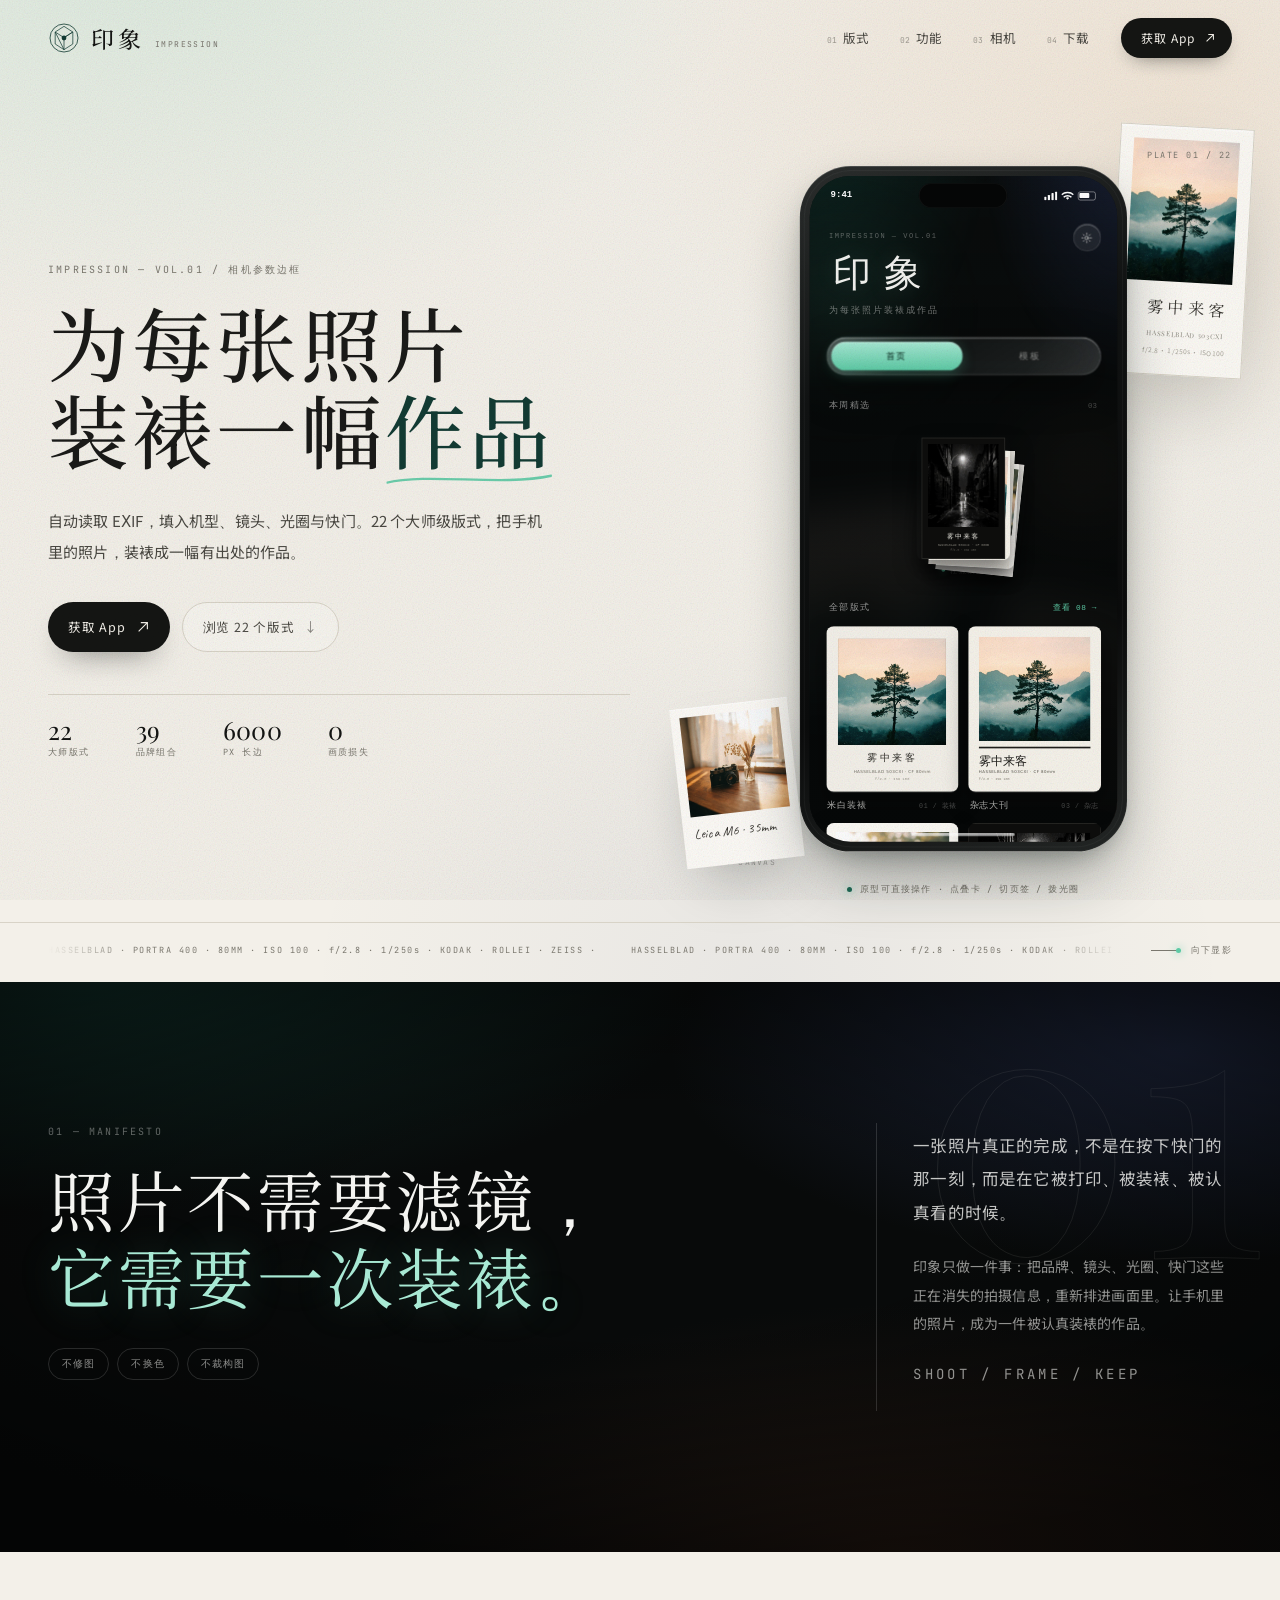
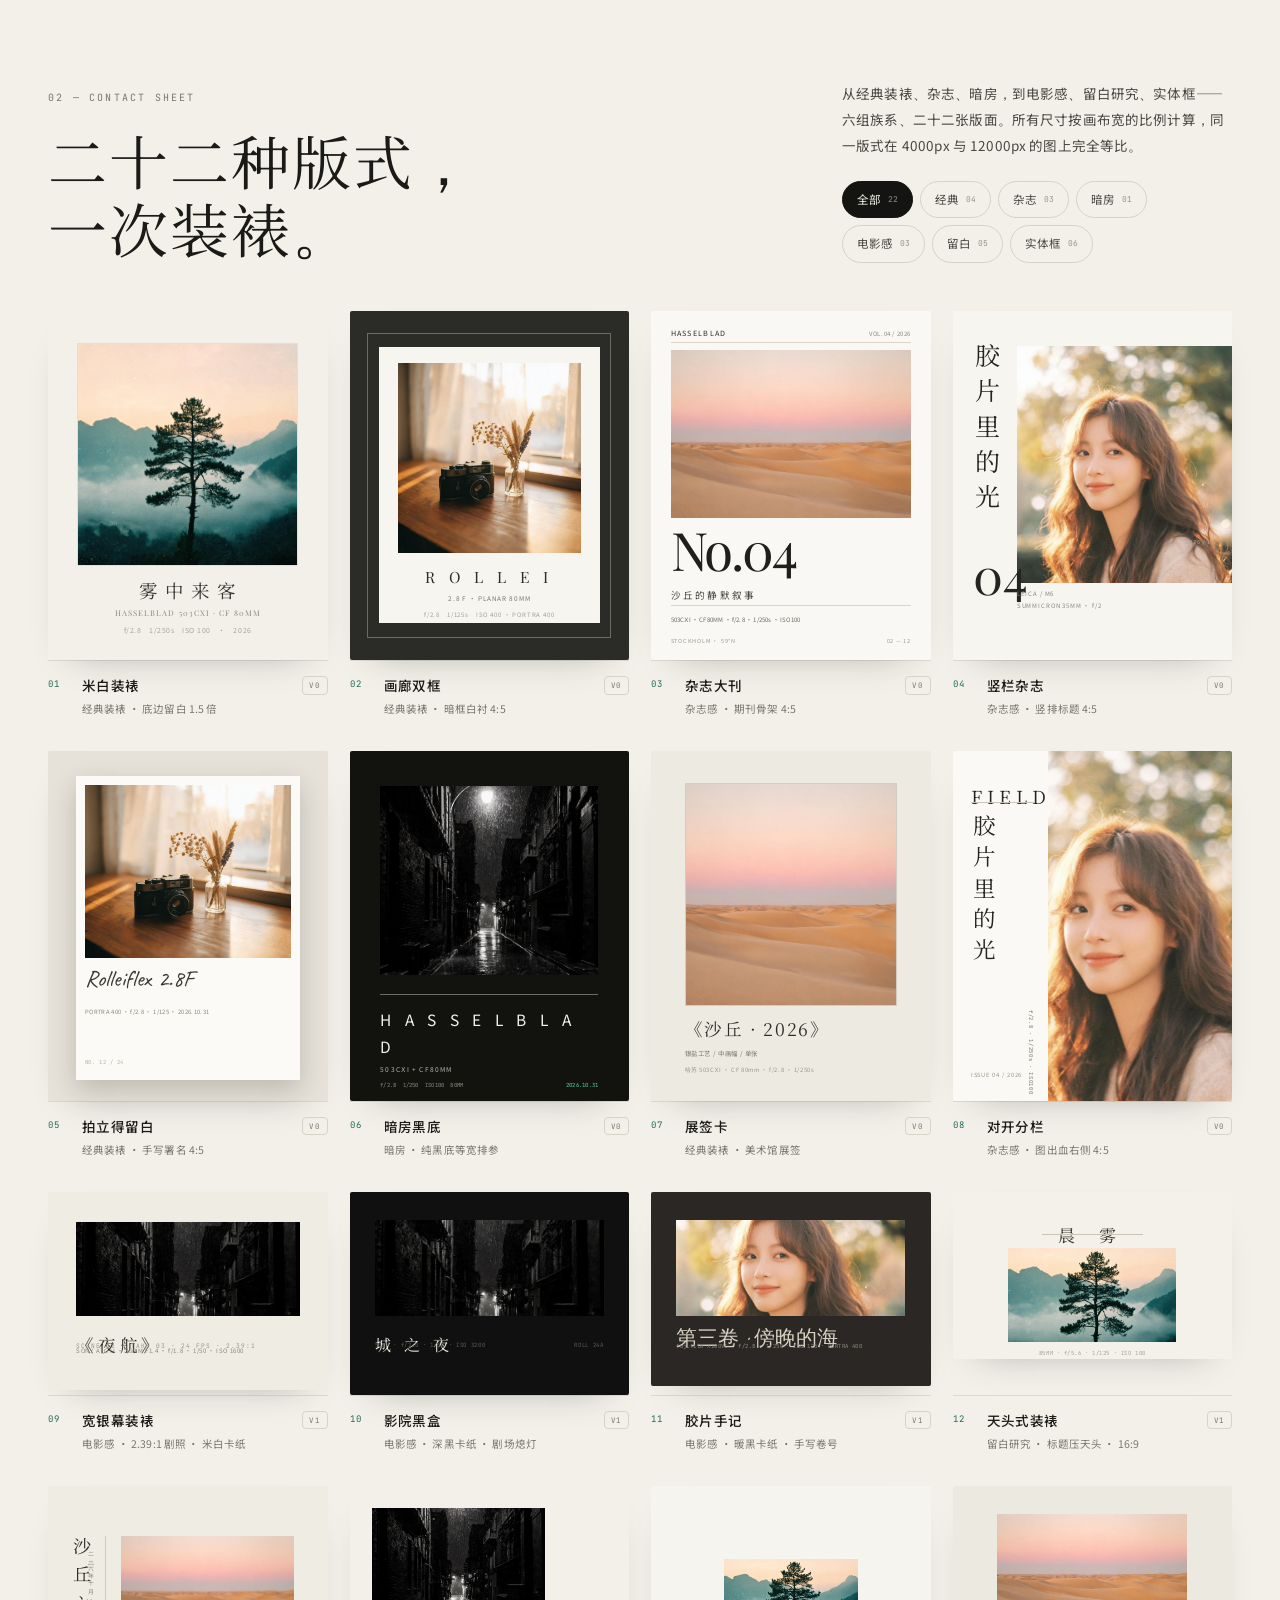
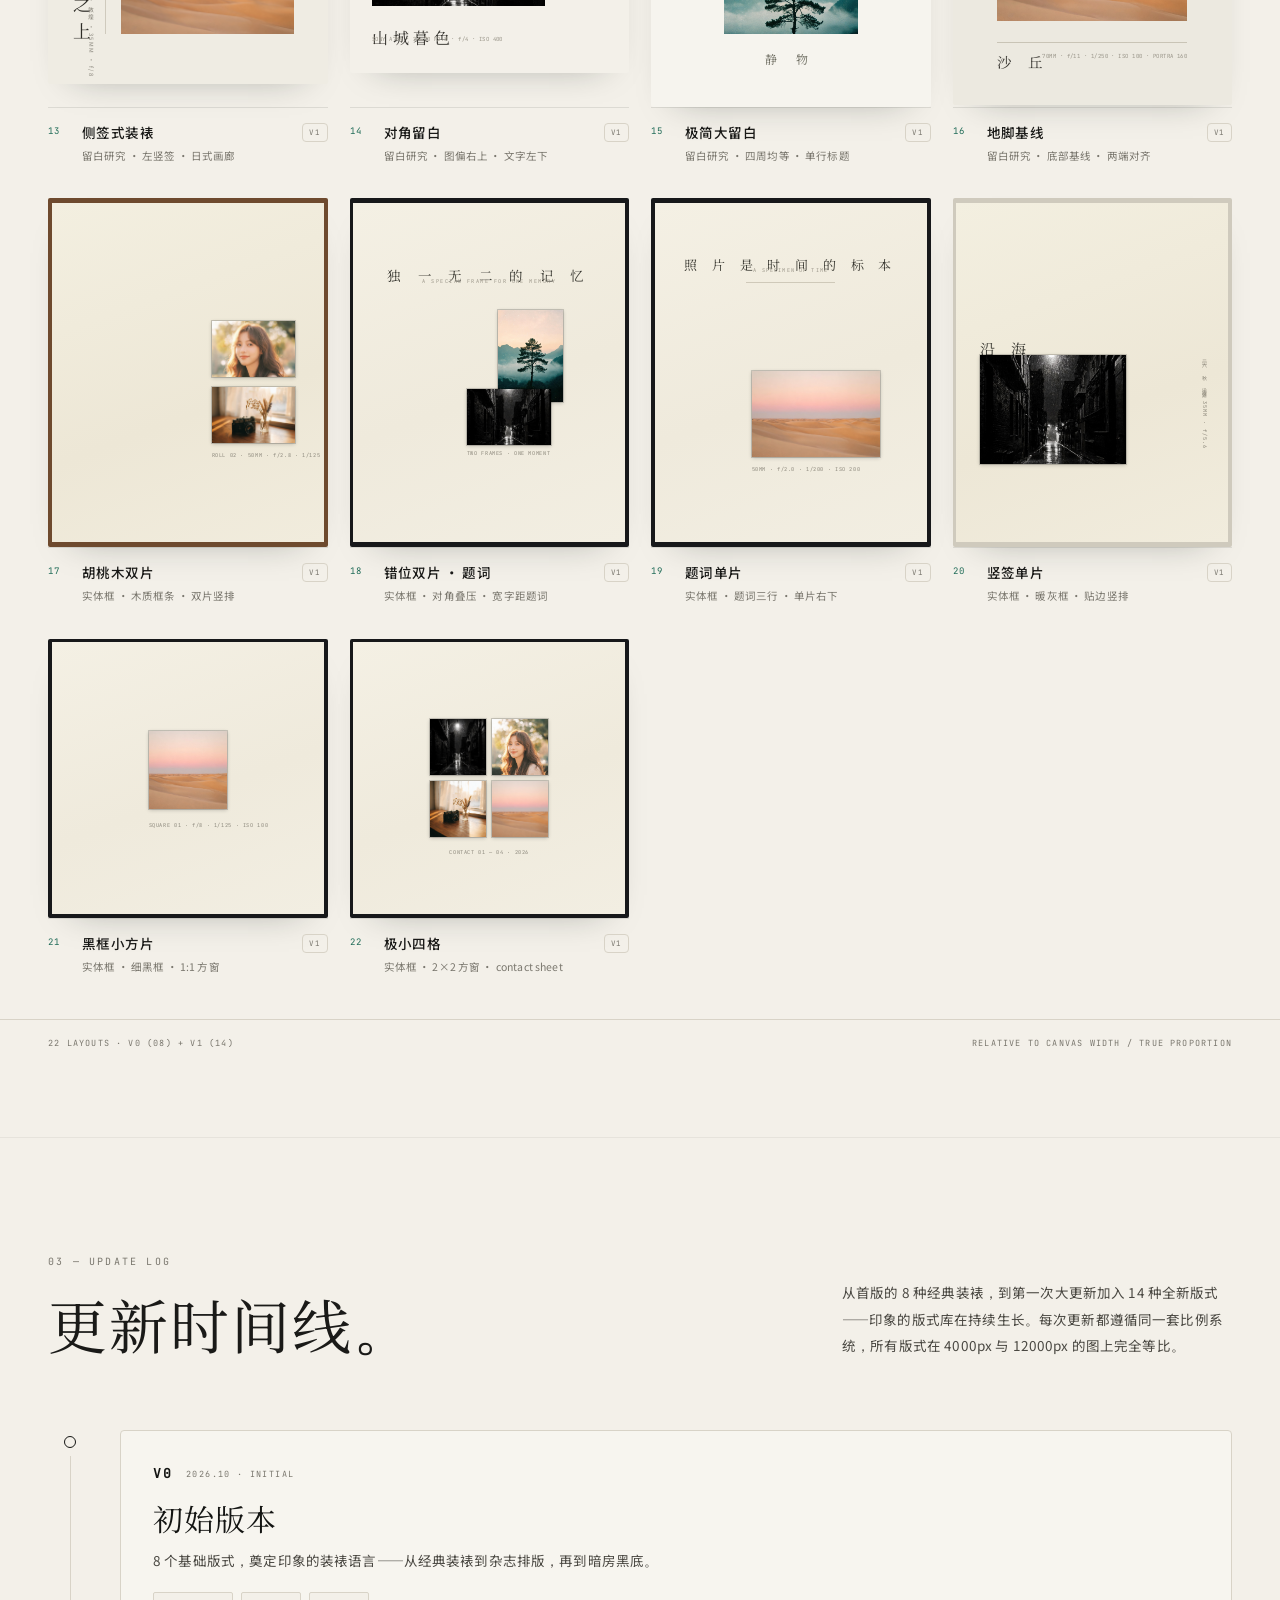
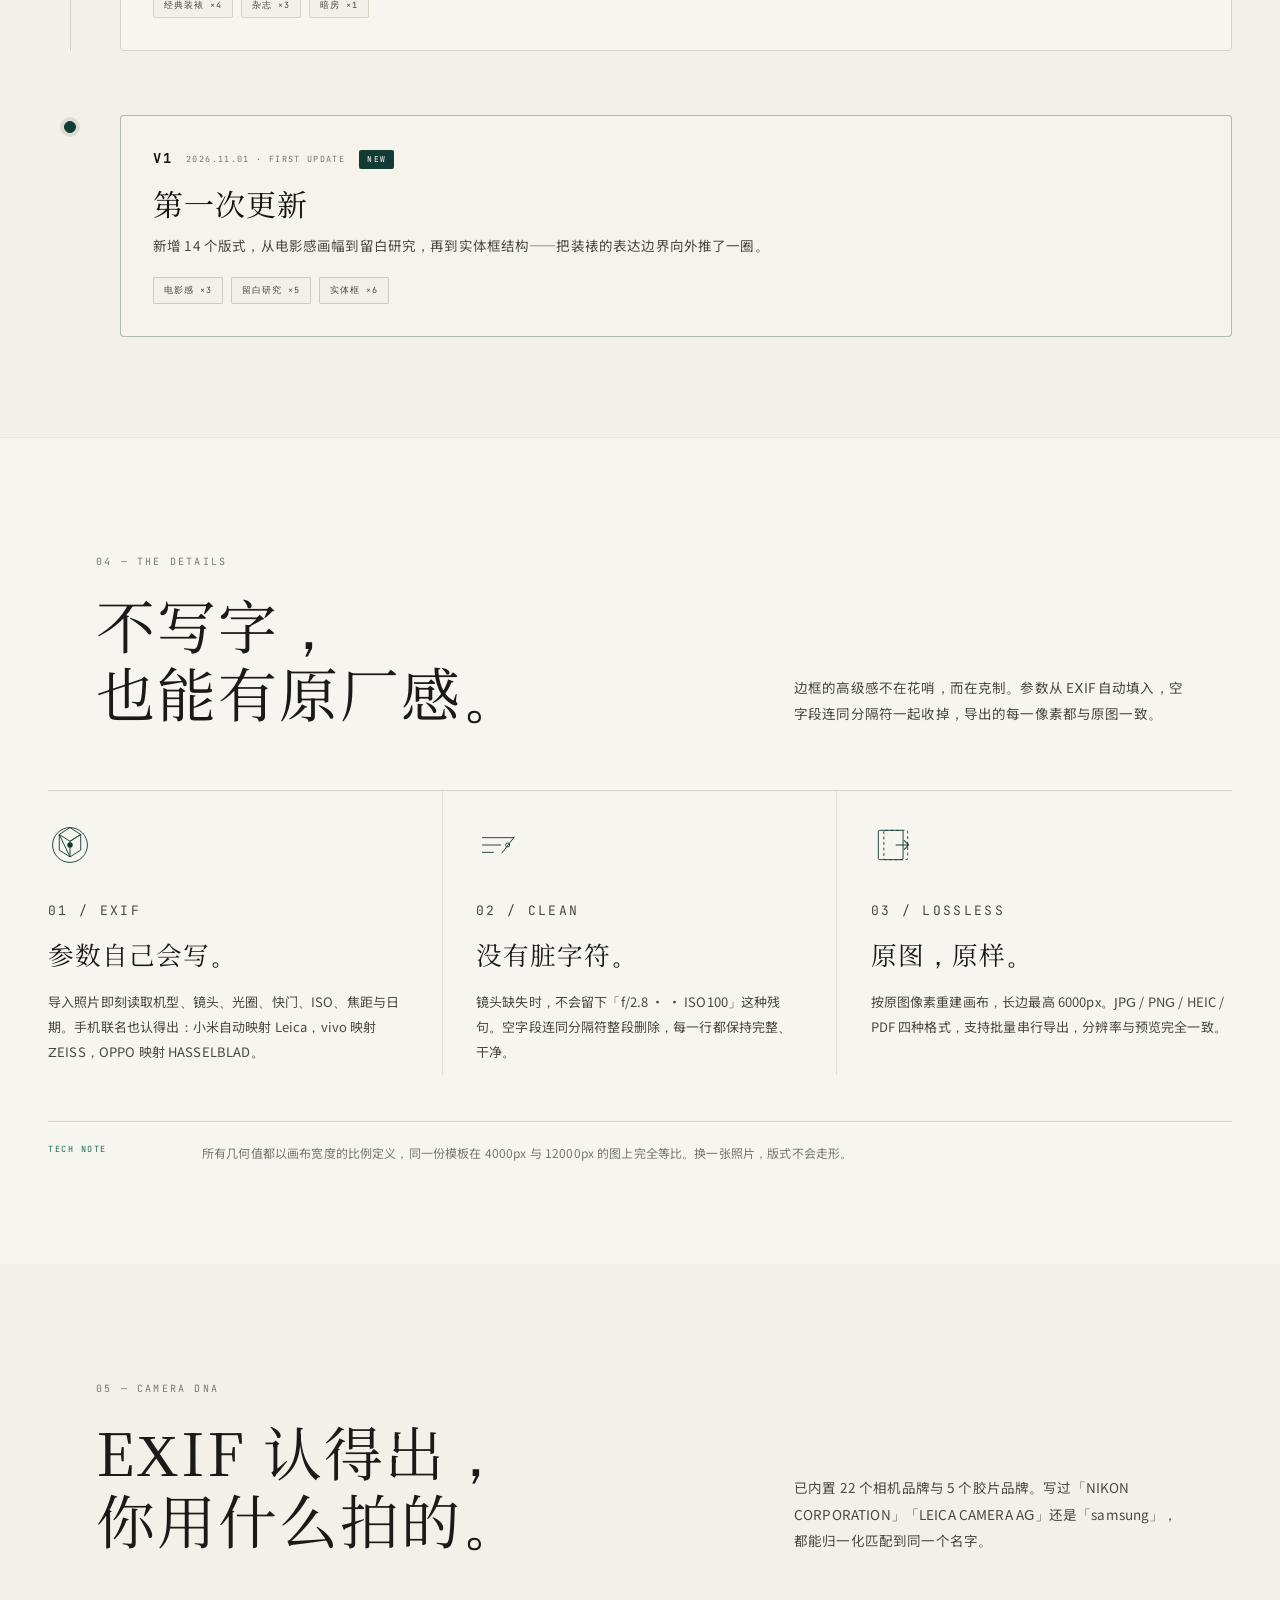
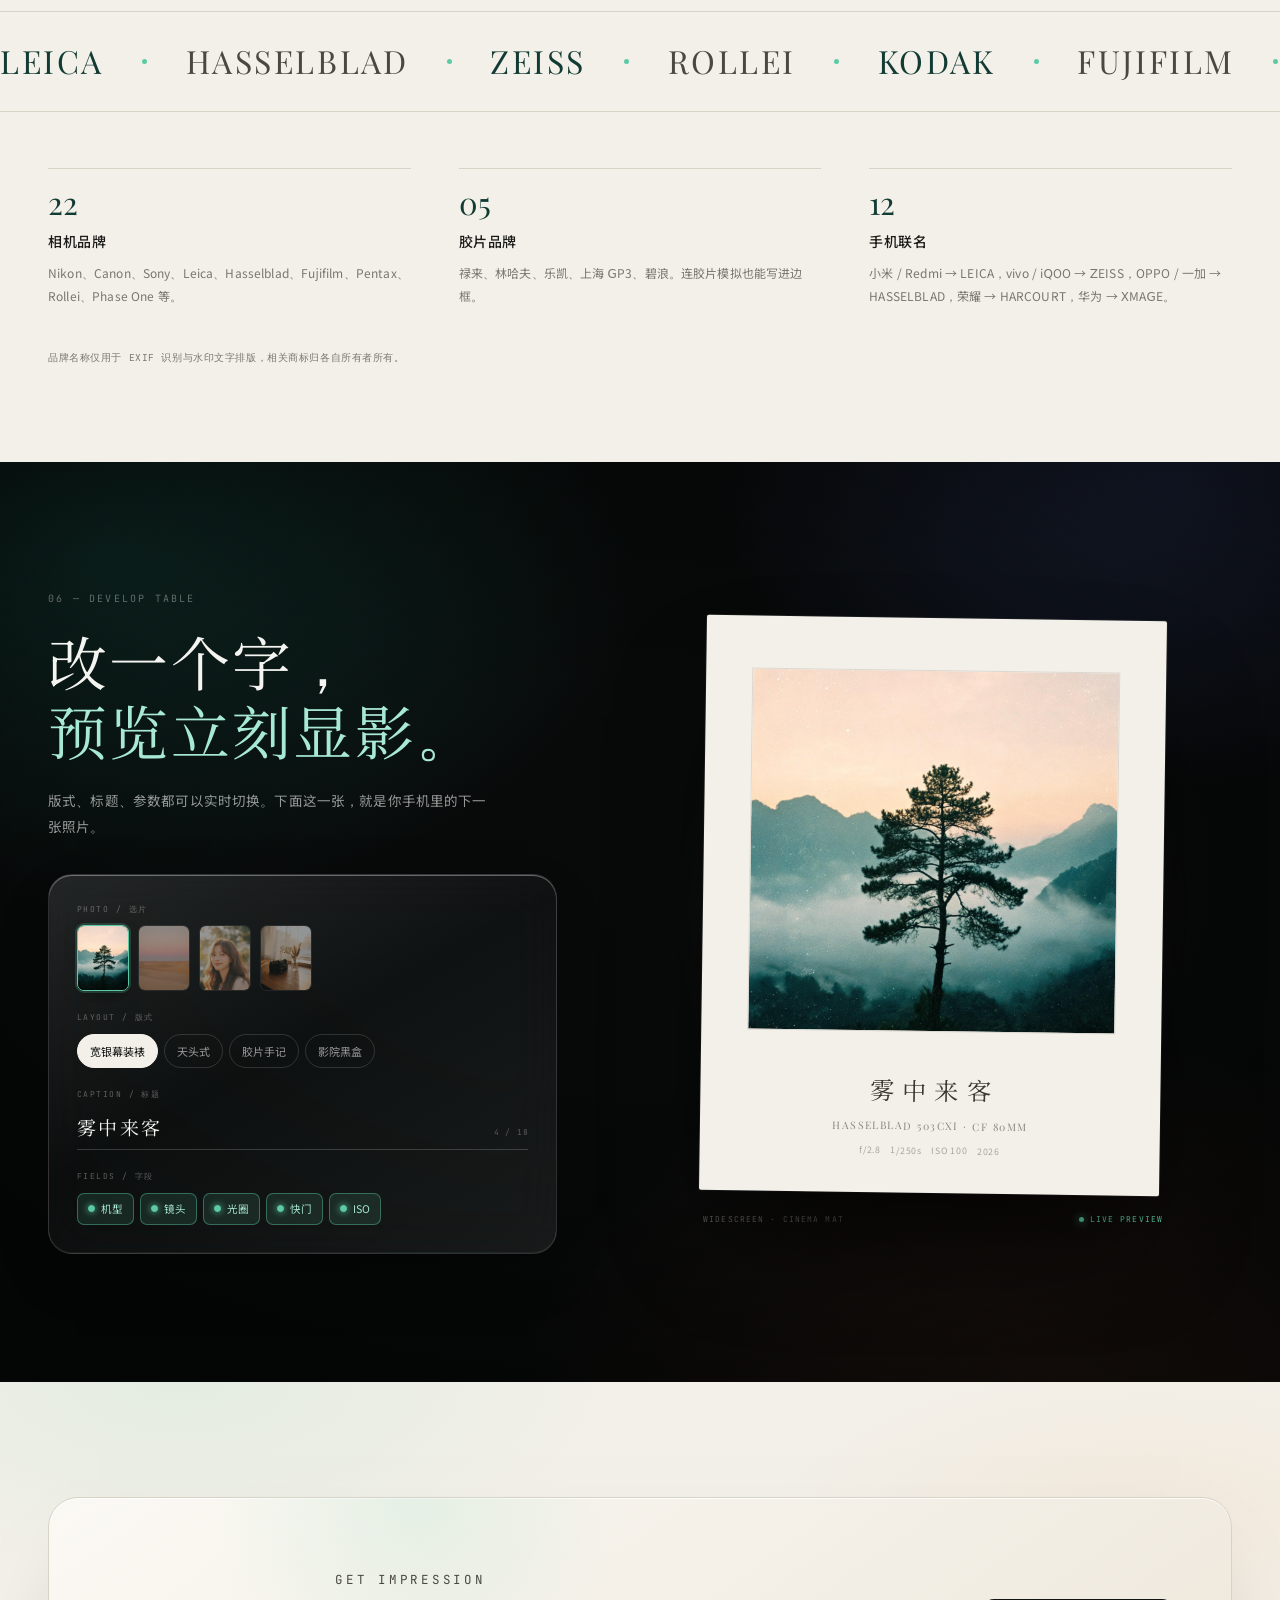
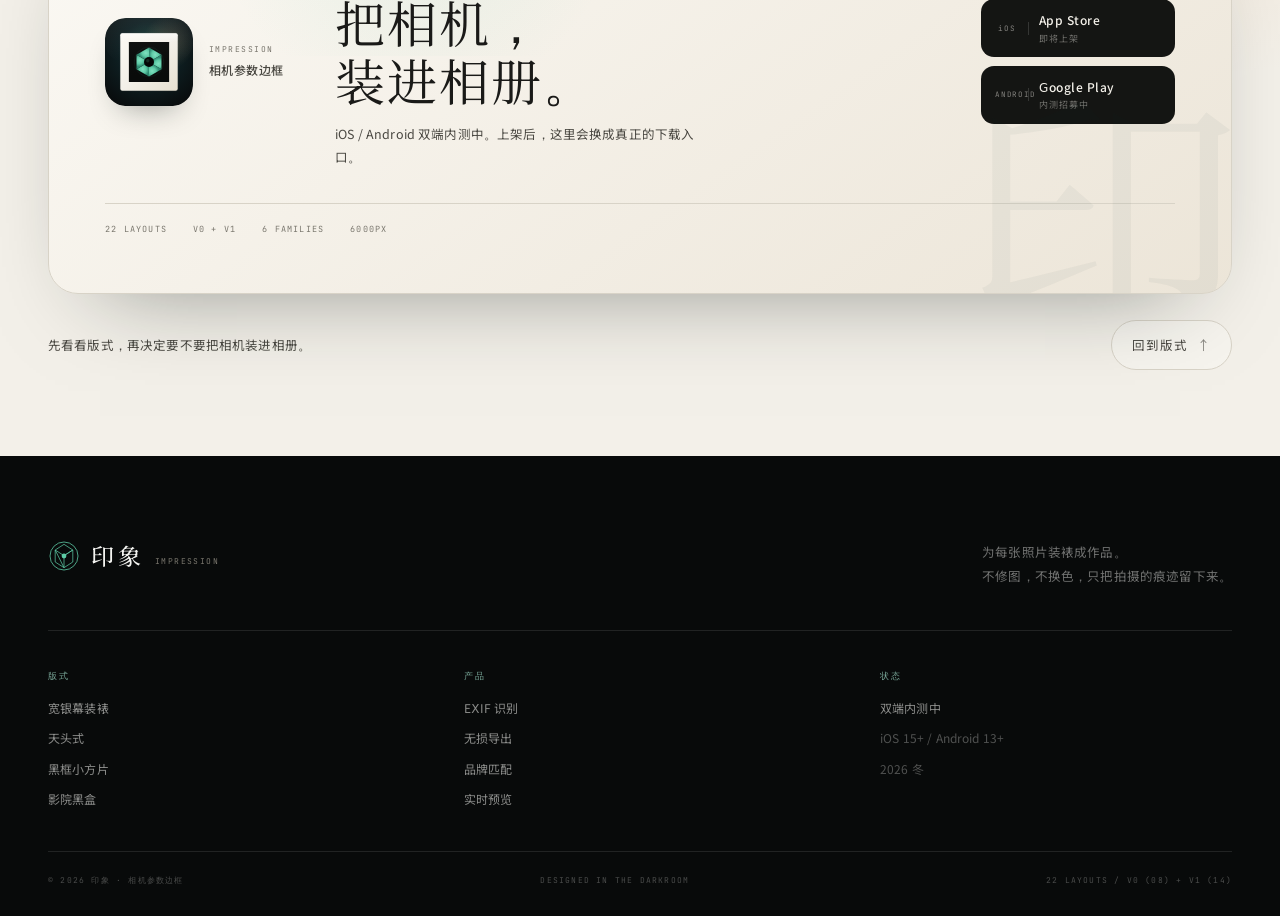
==== commit 91fb706d: "Update website and release APK" ====
--- a/index.html
+++ b/index.html
@@ -4,10 +4,10 @@
 <meta charset="UTF-8">
 <meta name="viewport" content="width=device-width, initial-scale=1.0">
 <title>印象 · 为每张照片装裱成作品</title>
-<meta name="description" content="印象是一款相机参数边框 App。自动读取 EXIF，把机型、镜头、光圈、快门写进画面；8 个大师级版式，把每张照片装裱成一幅作品。">
+<meta name="description" content="印象是一款相机参数边框 App。自动读取 EXIF，把机型、镜头、光圈、快门写进画面；22 个大师级版式，把每张照片装裱成一幅作品。">
 <meta name="theme-color" content="#F3F0E9">
 <meta property="og:title" content="印象 · 为每张照片装裱成作品">
-<meta property="og:description" content="自动读取 EXIF，8 个大师级版式，把手机照片装裱成有出处的作品。">
+<meta property="og:description" content="自动读取 EXIF，22 个大师级版式，把手机照片装裱成有出处的作品。">
 <meta property="og:type" content="website">
 <link rel="icon" href="assets/img/app-icon.svg" type="image/svg+xml">
 <link rel="preload" href="assets/fonts/NotoSerifSC-Medium.otf" as="font" type="font/otf" crossorigin>
@@ -53,17 +53,17 @@
       <div class="hero-copy">
         <p class="eyebrow mono" data-reveal>IMPRESSION — VOL.01 / 相机参数边框</p>
         <h1 data-reveal>为每张照片<br>装裱一幅<span class="accent">作品<svg viewBox="0 0 320 20" preserveAspectRatio="none" aria-hidden="true"><path d="M4 14 C 82 4, 222 18, 316 7"/></svg></span></h1>
-        <p class="hero-lede" data-reveal>自动读取 EXIF，填入机型、镜头、光圈与快门。8 个大师级版式，把手机里的照片，装裱成一幅有出处的作品。</p>
+        <p class="hero-lede" data-reveal>自动读取 EXIF，填入机型、镜头、光圈与快门。22 个大师级版式，把手机里的照片，装裱成一幅有出处的作品。</p>
         <div class="hero-actions" data-reveal>
           <button class="btn btn-primary" type="button" data-download>
             获取 App
             <svg viewBox="0 0 16 16" aria-hidden="true"><path d="M3 13 13 3M5.5 3H13v7.5" fill="none" stroke="currentColor" stroke-width="1.3"/></svg>
           </button>
-          <a class="btn btn-ghost" href="#layouts">浏览 8 个版式 <span class="arr">↓</span></a>
+          <a class="btn btn-ghost" href="#layouts">浏览 22 个版式 <span class="arr">↓</span></a>
         </div>
         <div class="hero-stats" data-reveal>
-          <span><b>08</b><em>大师版式</em></span>
-          <span><b>32</b><em>品牌组合</em></span>
+          <span><b>22</b><em>大师版式</em></span>
+          <span><b>39</b><em>品牌组合</em></span>
           <span><b>6000</b><em>PX 长边</em></span>
           <span><b>0</b><em>画质损失</em></span>
         </div>
@@ -71,12 +71,12 @@
 
       <div class="hero-art" data-reveal>
         <div class="art-stage">
-          <span class="art-note mono">PLATE 01 / 08</span>
+          <span class="art-note mono">PLATE 01 / 22</span>
           <span class="art-axis art-axis-x mono">EXIF → CANVAS</span>
 
           <figure class="hero-print">
             <div class="hero-print-mat">
-              <img src="assets/img/photo-01-mist.jpg" alt="雾中山景与孤松，配米白装裱边框" fetchpriority="high">
+              <img src="assets/img/photo-01-mist.jpg" alt="雾中山景与孤松，配装裱边框" fetchpriority="high">
               <div class="hero-wm">
                 <p class="wm-title">雾中来客</p>
                 <p class="wm-gear">HASSELBLAD 503CXI</p>
@@ -133,22 +133,26 @@
     <div class="section-head">
       <div data-reveal>
         <p class="eyebrow mono">02 — CONTACT SHEET</p>
-        <h2>八种版式，<br>一次装裱。</h2>
+        <h2>二十二种版式，<br>一次装裱。</h2>
       </div>
       <div class="section-head-side" data-reveal>
-        <p>从装裱、杂志到暗房，三种族系、八张版面。所有尺寸按比例计算，同一版式在 4000px 与 12000px 的图上完全等比。</p>
+        <p>从经典装裱、杂志、暗房，到电影感、留白研究、实体框——六组族系、二十二张版面。所有尺寸按画布宽的比例计算，同一版式在 4000px 与 12000px 的图上完全等比。</p>
         <div class="filter-row" role="group" aria-label="按版式族系筛选">
-          <button class="filter is-on" type="button" data-filter="all">全部 <span class="mono">08</span></button>
-          <button class="filter" type="button" data-filter="mat">装裱 <span class="mono">04</span></button>
+          <button class="filter is-on" type="button" data-filter="all">全部 <span class="mono">22</span></button>
+          <button class="filter" type="button" data-filter="classic">经典 <span class="mono">04</span></button>
           <button class="filter" type="button" data-filter="mag">杂志 <span class="mono">03</span></button>
           <button class="filter" type="button" data-filter="dark">暗房 <span class="mono">01</span></button>
+          <button class="filter" type="button" data-filter="cinema">电影感 <span class="mono">03</span></button>
+          <button class="filter" type="button" data-filter="space">留白 <span class="mono">05</span></button>
+          <button class="filter" type="button" data-filter="frame">实体框 <span class="mono">06</span></button>
         </div>
       </div>
     </div>
 
     <div class="layout-grid" id="layoutGrid">
 
-      <article class="layout-card" data-family="mat" data-reveal>
+      <!-- 经典装裱 · V0 -->
+      <article class="layout-card" data-family="classic" data-reveal>
         <div class="frame f-mat">
           <div class="f-mat-photo"><img src="assets/img/photo-01-mist.jpg" alt="米白装裱版式预览" loading="lazy"></div>
           <div class="f-mat-wm">
@@ -159,12 +163,12 @@
         </div>
         <div class="layout-meta">
           <span class="layout-num mono">01</span>
-          <div class="layout-name"><h3>米白装裱</h3><p>艺术框裱 · 底边留白 1.5 倍</p></div>
-          <span class="layout-tag mono">FLOW</span>
-        </div>
-      </article>
-
-      <article class="layout-card" data-family="mat" data-reveal>
+          <div class="layout-name"><h3>米白装裱</h3><p>经典装裱 · 底边留白 1.5 倍</p></div>
+          <span class="layout-tag mono">V0</span>
+        </div>
+      </article>
+
+      <article class="layout-card" data-family="classic" data-reveal>
         <div class="frame f-gallery">
           <div class="f-gallery-frame">
             <div class="f-gallery-mat"><img src="assets/img/photo-05-camera.jpg" alt="画廊双框版式预览" loading="lazy"></div>
@@ -177,8 +181,8 @@
         </div>
         <div class="layout-meta">
           <span class="layout-num mono">02</span>
-          <div class="layout-name"><h3>画廊双框</h3><p>艺术框裱 · 暗框白衬 4:5</p></div>
-          <span class="layout-tag mono">FIXED</span>
+          <div class="layout-name"><h3>画廊双框</h3><p>经典装裱 · 暗框白衬 4:5</p></div>
+          <span class="layout-tag mono">V0</span>
         </div>
       </article>
 
@@ -196,7 +200,7 @@
         <div class="layout-meta">
           <span class="layout-num mono">03</span>
           <div class="layout-name"><h3>杂志大刊</h3><p>杂志感 · 期刊骨架 4:5</p></div>
-          <span class="layout-tag mono">FIXED</span>
+          <span class="layout-tag mono">V0</span>
         </div>
       </article>
 
@@ -211,11 +215,11 @@
         <div class="layout-meta">
           <span class="layout-num mono">04</span>
           <div class="layout-name"><h3>竖栏杂志</h3><p>杂志感 · 竖排标题 4:5</p></div>
-          <span class="layout-tag mono">FIXED</span>
-        </div>
-      </article>
-
-      <article class="layout-card" data-family="mat" data-reveal>
+          <span class="layout-tag mono">V0</span>
+        </div>
+      </article>
+
+      <article class="layout-card" data-family="classic" data-reveal>
         <div class="frame f-polaroid">
           <div class="f-pol-card">
             <div class="f-pol-photo"><img src="assets/img/photo-05-camera.jpg" alt="拍立得留白版式预览" loading="lazy"></div>
@@ -226,8 +230,8 @@
         </div>
         <div class="layout-meta">
           <span class="layout-num mono">05</span>
-          <div class="layout-name"><h3>拍立得留白</h3><p>艺术框裱 · 手写署名 4:5</p></div>
-          <span class="layout-tag mono">FIXED</span>
+          <div class="layout-name"><h3>拍立得留白</h3><p>经典装裱 · 手写署名 4:5</p></div>
+          <span class="layout-tag mono">V0</span>
         </div>
       </article>
 
@@ -244,11 +248,11 @@
         <div class="layout-meta">
           <span class="layout-num mono">06</span>
           <div class="layout-name"><h3>暗房黑底</h3><p>暗房 · 纯黑底等宽排参</p></div>
-          <span class="layout-tag mono">FLOW</span>
-        </div>
-      </article>
-
-      <article class="layout-card" data-family="mat" data-reveal>
+          <span class="layout-tag mono">V0</span>
+        </div>
+      </article>
+
+      <article class="layout-card" data-family="classic" data-reveal>
         <div class="frame f-museum">
           <div class="f-mus-photo"><img src="assets/img/photo-04-dunes.jpg" alt="展签卡版式预览" loading="lazy"></div>
           <div class="f-mus-label">
@@ -259,8 +263,8 @@
         </div>
         <div class="layout-meta">
           <span class="layout-num mono">07</span>
-          <div class="layout-name"><h3>展签卡</h3><p>艺术框裱 · 美术馆展签</p></div>
-          <span class="layout-tag mono">FLOW</span>
+          <div class="layout-name"><h3>展签卡</h3><p>经典装裱 · 美术馆展签</p></div>
+          <span class="layout-tag mono">V0</span>
         </div>
       </article>
 
@@ -276,14 +280,269 @@
         <div class="layout-meta">
           <span class="layout-num mono">08</span>
           <div class="layout-name"><h3>对开分栏</h3><p>杂志感 · 图出血右侧 4:5</p></div>
-          <span class="layout-tag mono">FIXED</span>
+          <span class="layout-tag mono">V0</span>
+        </div>
+      </article>
+
+      <!-- V1 · 电影感 -->
+      <article class="layout-card" data-family="cinema" data-reveal>
+        <div class="frame f-widescreen" style="aspect-ratio:1240/880">
+          <div class="nf-photo"><img src="assets/img/photo-02-rain.jpg" alt="宽银幕装裱版式预览" loading="lazy"></div>
+          <div class="nf-title">《夜航》</div>
+          <div class="nf-slate">SCENE 12 · TAKE 03 · 24 FPS · 2.39:1</div>
+          <div class="nf-gear">SONY A7C II · 35MM F1.4 · f/1.8 · 1/50 · ISO 1600</div>
+        </div>
+        <div class="layout-meta">
+          <span class="layout-num mono">09</span>
+          <div class="layout-name"><h3>宽银幕装裱</h3><p>电影感 · 2.39:1 剧照 · 米白卡纸</p></div>
+          <span class="layout-tag mono">V1</span>
+        </div>
+      </article>
+
+      <article class="layout-card" data-family="cinema" data-reveal>
+        <div class="frame f-cinebox" style="aspect-ratio:1240/900">
+          <div class="nf-photo"><img src="assets/img/photo-02-rain.jpg" alt="影院黑盒版式预览" loading="lazy"></div>
+          <div class="cb-title">城 之 夜</div>
+          <div class="cb-exif">50MM · f/2.0 · 1/30 · ISO 3200</div>
+          <div class="cb-roll">ROLL 24A</div>
+        </div>
+        <div class="layout-meta">
+          <span class="layout-num mono">10</span>
+          <div class="layout-name"><h3>影院黑盒</h3><p>电影感 · 深黑卡纸 · 剧场熄灯</p></div>
+          <span class="layout-tag mono">V1</span>
+        </div>
+      </article>
+
+      <article class="layout-card" data-family="cinema" data-reveal>
+        <div class="frame f-filmnote" style="aspect-ratio:1240/860">
+          <div class="nf-photo"><img src="assets/img/photo-03-portrait.jpg" alt="胶片手记版式预览" loading="lazy"></div>
+          <div class="fn-script">第三卷 · 傍晚的海</div>
+          <div class="fn-meta">fujifilm X100VI · f/2.8 · 1/250 · ISO 125 · PORTRA 400</div>
+        </div>
+        <div class="layout-meta">
+          <span class="layout-num mono">11</span>
+          <div class="layout-name"><h3>胶片手记</h3><p>电影感 · 暖黑卡纸 · 手写卷号</p></div>
+          <span class="layout-tag mono">V1</span>
+        </div>
+      </article>
+
+      <!-- B · 留白方位研究 -->
+      <article class="layout-card" data-family="space" data-reveal>
+        <div class="frame f-headspace" style="aspect-ratio:1240/740">
+          <div class="hs-title">晨 雾</div>
+          <div class="hs-rule"></div>
+          <div class="nf-photo hs-photo"><img src="assets/img/photo-01-mist.jpg" alt="天头式装裱版式预览" loading="lazy"></div>
+          <div class="hs-exif">85MM · f/5.6 · 1/125 · ISO 100</div>
+        </div>
+        <div class="layout-meta">
+          <span class="layout-num mono">12</span>
+          <div class="layout-name"><h3>天头式装裱</h3><p>留白研究 · 标题压天头 · 16:9</p></div>
+          <span class="layout-tag mono">V1</span>
+        </div>
+      </article>
+
+      <article class="layout-card" data-family="space" data-reveal>
+        <div class="frame f-sidesign" style="aspect-ratio:1240/880">
+          <div class="ss-title">沙丘之上</div>
+          <div class="ss-params">二〇二六年十月 · 敦煌 · 35MM · f/8</div>
+          <div class="ss-rule"></div>
+          <div class="nf-photo ss-photo"><img src="assets/img/photo-04-dunes.jpg" alt="侧签式装裱版式预览" loading="lazy"></div>
+        </div>
+        <div class="layout-meta">
+          <span class="layout-num mono">13</span>
+          <div class="layout-name"><h3>侧签式装裱</h3><p>留白研究 · 左竖签 · 日式画廊</p></div>
+          <span class="layout-tag mono">V1</span>
+        </div>
+      </article>
+
+      <article class="layout-card" data-family="space" data-reveal>
+        <div class="frame f-diagonal" style="aspect-ratio:1240/830">
+          <div class="nf-photo dg-photo"><img src="assets/img/photo-02-rain.jpg" alt="对角留白版式预览" loading="lazy"></div>
+          <div class="dg-title">山城暮色</div>
+          <div class="dg-gear">SONY A7M4 · 24-70 F2.8 · f/4 · ISO 400</div>
+        </div>
+        <div class="layout-meta">
+          <span class="layout-num mono">14</span>
+          <div class="layout-name"><h3>对角留白</h3><p>留白研究 · 图偏右上 · 文字左下</p></div>
+          <span class="layout-tag mono">V1</span>
+        </div>
+      </article>
+
+      <article class="layout-card" data-family="space" data-reveal>
+        <div class="frame f-minimal" style="aspect-ratio:1240/980">
+          <div class="nf-photo mn-photo"><img src="assets/img/photo-01-mist.jpg" alt="极简大留白版式预览" loading="lazy"></div>
+          <div class="mn-title">静 物</div>
+        </div>
+        <div class="layout-meta">
+          <span class="layout-num mono">15</span>
+          <div class="layout-name"><h3>极简大留白</h3><p>留白研究 · 四周均等 · 单行标题</p></div>
+          <span class="layout-tag mono">V1</span>
+        </div>
+      </article>
+
+      <article class="layout-card" data-family="space" data-reveal>
+        <div class="frame f-baseline" style="aspect-ratio:1240/970">
+          <div class="nf-photo bl-photo"><img src="assets/img/photo-04-dunes.jpg" alt="地脚基线版式预览" loading="lazy"></div>
+          <div class="bl-rule"></div>
+          <div class="bl-title">沙 丘</div>
+          <div class="bl-exif">70MM · f/11 · 1/250 · ISO 100 · PORTRA 160</div>
+        </div>
+        <div class="layout-meta">
+          <span class="layout-num mono">16</span>
+          <div class="layout-name"><h3>地脚基线</h3><p>留白研究 · 底部基线 · 两端对齐</p></div>
+          <span class="layout-tag mono">V1</span>
+        </div>
+      </article>
+
+      <!-- C · 实体框 -->
+      <article class="layout-card" data-family="frame" data-reveal>
+        <div class="frame f-walnut" style="aspect-ratio:4/5">
+          <div class="bf-mat wm-warm"></div>
+          <div class="bf-win ww-1"><img src="assets/img/photo-03-portrait.jpg" alt="胡桃木双片版式预览" loading="lazy"></div>
+          <div class="bf-win ww-2"><img src="assets/img/photo-05-camera.jpg" alt="胡桃木双片第二张" loading="lazy"></div>
+          <div class="bf-cap">ROLL 02 · 50MM · f/2.8 · 1/125</div>
+        </div>
+        <div class="layout-meta">
+          <span class="layout-num mono">17</span>
+          <div class="layout-name"><h3>胡桃木双片</h3><p>实体框 · 木质框条 · 双片竖排</p></div>
+          <span class="layout-tag mono">V1</span>
+        </div>
+      </article>
+
+      <article class="layout-card" data-family="frame" data-reveal>
+        <div class="frame f-offset" style="aspect-ratio:4/5">
+          <div class="bf-mat"></div>
+          <div class="of-ins-cn">独 一 无 二 的 记 忆</div>
+          <div class="of-ins-en">A SPECIAL FRAME FOR ONE MEMORY</div>
+          <div class="bf-win of-v"><img src="assets/img/photo-01-mist.jpg" alt="错位双片版式预览" loading="lazy"></div>
+          <div class="bf-win of-h"><img src="assets/img/photo-02-rain.jpg" alt="错位双片第二张" loading="lazy"></div>
+          <div class="bf-cap">TWO FRAMES · ONE MOMENT</div>
+        </div>
+        <div class="layout-meta">
+          <span class="layout-num mono">18</span>
+          <div class="layout-name"><h3>错位双片 · 题词</h3><p>实体框 · 对角叠压 · 宽字距题词</p></div>
+          <span class="layout-tag mono">V1</span>
+        </div>
+      </article>
+
+      <article class="layout-card" data-family="frame" data-reveal>
+        <div class="frame f-inscribe" style="aspect-ratio:4/5">
+          <div class="bf-mat"></div>
+          <div class="of-ins-cn">照 片 是 时 间 的 标 本</div>
+          <div class="of-ins-en">A SPECIMEN OF TIME</div>
+          <div class="of-rule"></div>
+          <div class="bf-win is-photo"><img src="assets/img/photo-04-dunes.jpg" alt="题词单片版式预览" loading="lazy"></div>
+          <div class="bf-cap">50MM · f/2.0 · 1/200 · ISO 200</div>
+        </div>
+        <div class="layout-meta">
+          <span class="layout-num mono">19</span>
+          <div class="layout-name"><h3>题词单片</h3><p>实体框 · 题词三行 · 单片右下</p></div>
+          <span class="layout-tag mono">V1</span>
+        </div>
+      </article>
+
+      <article class="layout-card" data-family="frame" data-reveal>
+        <div class="frame f-vsign" style="aspect-ratio:4/5">
+          <div class="bf-mat wm-warm"></div>
+          <div class="vs-title">沿 海</div>
+          <div class="bf-win vs-photo"><img src="assets/img/photo-02-rain.jpg" alt="竖签单片版式预览" loading="lazy"></div>
+          <div class="vs-label">二〇二六 · 秋 · 沿海公路 · 35MM · f/5.6</div>
+        </div>
+        <div class="layout-meta">
+          <span class="layout-num mono">20</span>
+          <div class="layout-name"><h3>竖签单片</h3><p>实体框 · 暖灰框 · 贴边竖排</p></div>
+          <span class="layout-tag mono">V1</span>
+        </div>
+      </article>
+
+      <article class="layout-card" data-family="frame" data-reveal>
+        <div class="frame f-bfsquare" style="aspect-ratio:1/1">
+          <div class="bf-mat"></div>
+          <div class="bf-win"><img src="assets/img/photo-04-dunes.jpg" alt="黑框小方片版式预览" loading="lazy"></div>
+          <div class="bf-cap">SQUARE 01 · f/8 · 1/125 · ISO 100</div>
+        </div>
+        <div class="layout-meta">
+          <span class="layout-num mono">21</span>
+          <div class="layout-name"><h3>黑框小方片</h3><p>实体框 · 细黑框 · 1:1 方窗</p></div>
+          <span class="layout-tag mono">V1</span>
+        </div>
+      </article>
+
+      <article class="layout-card" data-family="frame" data-reveal>
+        <div class="frame f-fourgrid" style="aspect-ratio:1/1">
+          <div class="bf-mat"></div>
+          <div class="bf-win fg-1"><img src="assets/img/photo-02-rain.jpg" alt="极小四格版式预览 1" loading="lazy"></div>
+          <div class="bf-win fg-2"><img src="assets/img/photo-03-portrait.jpg" alt="极小四格版式预览 2" loading="lazy"></div>
+          <div class="bf-win fg-3"><img src="assets/img/photo-05-camera.jpg" alt="极小四格版式预览 3" loading="lazy"></div>
+          <div class="bf-win fg-4"><img src="assets/img/photo-04-dunes.jpg" alt="极小四格版式预览 4" loading="lazy"></div>
+          <div class="bf-cap">CONTACT 01 — 04 · 2026</div>
+        </div>
+        <div class="layout-meta">
+          <span class="layout-num mono">22</span>
+          <div class="layout-name"><h3>极小四格</h3><p>实体框 · 2×2 方窗 · contact sheet</p></div>
+          <span class="layout-tag mono">V1</span>
         </div>
       </article>
 
     </div>
     <div class="layouts-foot" data-reveal>
-      <span class="mono">8 LAYOUTS × 4 BRANDS = 32 LOOKS</span>
-      <span class="mono">1240 × 1550 / TRUE PROPORTION</span>
+      <span class="mono">22 LAYOUTS · V0 (08) + V1 (14)</span>
+      <span class="mono">RELATIVE TO CANVAS WIDTH / TRUE PROPORTION</span>
+    </div>
+  </section>
+
+  <!-- ============================== TIMELINE ============================== -->
+  <section class="timeline" id="timeline">
+    <div class="section-head">
+      <div data-reveal>
+        <p class="eyebrow mono">03 — UPDATE LOG</p>
+        <h2>更新时间线。</h2>
+      </div>
+      <div class="section-head-side" data-reveal>
+        <p>从首版的 8 种经典装裱，到第一次大更新加入 14 种全新版式——印象的版式库在持续生长。每次更新都遵循同一套比例系统，所有版式在 4000px 与 12000px 的图上完全等比。</p>
+      </div>
+    </div>
+
+    <div class="timeline-track">
+      <article class="tl-item" data-reveal>
+        <div class="tl-node">
+          <span class="tl-dot"></span>
+          <span class="tl-line"></span>
+        </div>
+        <div class="tl-body">
+          <div class="tl-head">
+            <span class="tl-ver mono">V0</span>
+            <span class="tl-date mono">2026.10 · INITIAL</span>
+          </div>
+          <h3>初始版本</h3>
+          <p>8 个基础版式，奠定印象的装裱语言——从经典装裱到杂志排版，再到暗房黑底。</p>
+          <div class="tl-tags">
+            <span class="mono">经典装裱 ×4</span>
+            <span class="mono">杂志 ×3</span>
+            <span class="mono">暗房 ×1</span>
+          </div>
+        </div>
+      </article>
+
+      <article class="tl-item tl-current" data-reveal>
+        <div class="tl-node">
+          <span class="tl-dot"></span>
+        </div>
+        <div class="tl-body">
+          <div class="tl-head">
+            <span class="tl-ver mono">V1</span>
+            <span class="tl-date mono">2026.11.01 · FIRST UPDATE</span>
+            <span class="tl-badge mono">NEW</span>
+          </div>
+          <h3>第一次更新</h3>
+          <p>新增 14 个版式，从电影感画幅到留白研究，再到实体框结构——把装裱的表达边界向外推了一圈。</p>
+          <div class="tl-tags">
+            <span class="mono">电影感 ×3</span>
+            <span class="mono">留白研究 ×5</span>
+            <span class="mono">实体框 ×6</span>
+          </div>
+        </div>
+      </article>
     </div>
   </section>
 
@@ -292,7 +551,7 @@
     <div class="features-inner">
       <div class="section-head features-head">
         <div data-reveal>
-          <p class="eyebrow mono">03 — THE DETAILS</p>
+          <p class="eyebrow mono">04 — THE DETAILS</p>
           <h2>不写字，<br>也能有原厂感。</h2>
         </div>
         <div class="section-head-side" data-reveal>
@@ -351,7 +610,7 @@
     <div class="brands-inner">
       <div class="section-head brands-head">
         <div data-reveal>
-          <p class="eyebrow mono">04 — CAMERA DNA</p>
+          <p class="eyebrow mono">05 — CAMERA DNA</p>
           <h2>EXIF 认得出，<br>你用什么拍的。</h2>
         </div>
         <div class="section-head-side" data-reveal>
@@ -393,7 +652,7 @@
   <section class="develop" id="develop">
     <div class="develop-inner">
       <div class="develop-copy" data-reveal>
-        <p class="eyebrow mono light">05 — DEVELOP TABLE</p>
+        <p class="eyebrow mono light">06 — DEVELOP TABLE</p>
         <h2>改一个字，<br><em>预览立刻显影。</em></h2>
         <p class="develop-lede">版式、标题、参数都可以实时切换。下面这一张，就是你手机里的下一张照片。</p>
 
@@ -419,10 +678,10 @@
           <div class="control-group">
             <span class="control-label mono">LAYOUT / 版式</span>
             <div class="seg-row" id="layoutSeg" role="group" aria-label="选择演示版式">
-              <button class="seg is-on" type="button" data-layout="mat" aria-pressed="true">米白装裱</button>
-              <button class="seg" type="button" data-layout="mag" aria-pressed="false">杂志大刊</button>
-              <button class="seg" type="button" data-layout="polaroid" aria-pressed="false">拍立得</button>
-              <button class="seg" type="button" data-layout="dark" aria-pressed="false">暗房</button>
+              <button class="seg is-on" type="button" data-layout="mat" aria-pressed="true">宽银幕装裱</button>
+              <button class="seg" type="button" data-layout="mag" aria-pressed="false">天头式</button>
+              <button class="seg" type="button" data-layout="polaroid" aria-pressed="false">胶片手记</button>
+              <button class="seg" type="button" data-layout="dark" aria-pressed="false">影院黑盒</button>
             </div>
           </div>
 
@@ -498,9 +757,9 @@
           </button>
         </div>
         <div class="download-meta mono">
-          <span>8 LAYOUTS</span>
-          <span>4 BRANDS</span>
-          <span>32 LOOKS</span>
+          <span>22 LAYOUTS</span>
+          <span>V0 + V1</span>
+          <span>6 FAMILIES</span>
           <span>6000PX</span>
         </div>
       </div>
@@ -535,10 +794,10 @@
     <nav class="foot-links" aria-label="页脚导航">
       <div>
         <span class="mono">版式</span>
-        <a href="#layouts">米白装裱</a>
-        <a href="#layouts">画廊双框</a>
-        <a href="#layouts">杂志大刊</a>
-        <a href="#layouts">暗房黑底</a>
+        <a href="#layouts">宽银幕装裱</a>
+        <a href="#layouts">天头式</a>
+        <a href="#layouts">黑框小方片</a>
+        <a href="#layouts">影院黑盒</a>
       </div>
       <div>
         <span class="mono">产品</span>
@@ -558,7 +817,7 @@
     <div class="foot-bottom">
       <span class="mono">© 2026 印象 · 相机参数边框</span>
       <span class="mono">DESIGNED IN THE DARKROOM</span>
-      <span class="mono">8 LAYOUTS / 04 BRANDS</span>
+      <span class="mono">22 LAYOUTS / V0 (08) + V1 (14)</span>
     </div>
   </div>
 </footer>
@@ -570,7 +829,7 @@
   <h2 id="dlgTitle">双端内测中。</h2>
   <p>这是印象的项目官网展示版。App Store 与 Google Play 的下载入口会在上架后开放，当前版本正在 iOS / Android 双端内测。</p>
   <div class="dlg-actions">
-    <a class="btn btn-primary" href="#layouts" data-close>先看 8 个版式</a>
+    <a class="btn btn-primary" href="#layouts" data-close>先看 22 个版式</a>
     <button class="btn btn-ghost" type="button" data-close>知道了</button>
   </div>
 </dialog>
--- a/styles.css
+++ b/styles.css
@@ -844,6 +844,8 @@
 }
 .layout-card {
   min-width: 0;
+  display: flex;
+  flex-direction: column;
   transition: transform 0.55s var(--spring);
 }
 .layout-card:hover {
@@ -864,6 +866,20 @@
   box-shadow: 0 16px 36px -26px rgba(20, 29, 25, 0.4);
   transition: box-shadow 0.55s;
   isolation: isolate;
+  flex-shrink: 0;
+}
+/* 通用照片容器：裁切 + object-fit */
+.nf-photo,
+.bf-win {
+  position: absolute;
+  overflow: hidden;
+}
+.nf-photo img,
+.bf-win img {
+  width: 100%;
+  height: 100%;
+  object-fit: cover;
+  display: block;
 }
 .layout-card:hover .frame {
   box-shadow: 0 30px 60px -30px rgba(20, 29, 25, 0.4);
@@ -881,7 +897,7 @@
   gap: 10px;
   align-items: start;
   padding-top: 13px;
-  margin-top: 13px;
+  margin-top: auto;
   border-top: 1px solid var(--hair-soft);
 }
 .layout-num {
@@ -913,7 +929,31 @@
   transform: translateY(2px);
 }
 
-/* ---------------- frame 01 mat ---------------- */
+/* ============ V0 · 经典 8 版式 ============ */
+
+/* 共享文字样式 */
+.f-t {
+  font-family: var(--serif);
+  font-size: 1.85em;
+  letter-spacing: 0.38em;
+  text-indent: 0.38em;
+  line-height: 1.25;
+}
+.f-g {
+  font-family: var(--display);
+  font-size: 0.78em;
+  letter-spacing: 0.14em;
+  text-transform: uppercase;
+  color: #8a877d;
+}
+.f-e {
+  font-family: var(--sans);
+  font-size: 0.69em;
+  letter-spacing: 0.08em;
+  color: #a8a49a;
+}
+
+/* 01 米白装裱 */
 .f-mat {
   background: #f3f0e9;
   color: #3a3833;
@@ -942,28 +982,8 @@
   gap: 0.52em;
   text-align: center;
 }
-.f-t {
-  font-family: var(--serif);
-  font-size: 1.85em;
-  letter-spacing: 0.38em;
-  text-indent: 0.38em;
-  line-height: 1.25;
-}
-.f-g {
-  font-family: var(--display);
-  font-size: 0.78em;
-  letter-spacing: 0.14em;
-  text-transform: uppercase;
-  color: #8a877d;
-}
-.f-e {
-  font-family: var(--sans);
-  font-size: 0.69em;
-  letter-spacing: 0.08em;
-  color: #a8a49a;
-}
-
-/* ---------------- frame 02 gallery ---------------- */
+
+/* 02 画廊双框 */
 .f-gallery {
   background: #2b2b28;
 }
@@ -1012,7 +1032,7 @@
   color: #a39f94;
 }
 
-/* ---------------- frame 03 editorial ---------------- */
+/* 03 杂志大刊 */
 .f-editorial {
   background: #faf8f4;
   color: #1f1f1d;
@@ -1103,7 +1123,7 @@
   color: #9c9990;
 }
 
-/* ---------------- frame 04 sidebar ---------------- */
+/* 04 竖栏杂志 */
 .f-sidebar {
   background: #f7f5f0;
   color: #242422;
@@ -1161,7 +1181,7 @@
   color: #a8a49a;
 }
 
-/* ---------------- frame 05 polaroid ---------------- */
+/* 05 拍立得留白 */
 .f-polaroid {
   background: #e6e2d9;
 }
@@ -1213,7 +1233,7 @@
   color: #b8b4a8;
 }
 
-/* ---------------- frame 06 darkroom ---------------- */
+/* 06 暗房黑底 */
 .f-dark {
   background: #12120f;
   color: #f2f0ea;
@@ -1273,7 +1293,7 @@
   color: var(--mint);
 }
 
-/* ---------------- frame 07 museum ---------------- */
+/* 07 展签卡 */
 .f-museum {
   background: #edeae1;
   color: #2e2c27;
@@ -1318,7 +1338,7 @@
   color: #9a968a;
 }
 
-/* ---------------- frame 08 split ---------------- */
+/* 08 对开分栏 */
 .f-split {
   background: #fbf9f5;
   color: #242422;
@@ -1382,6 +1402,200 @@
   color: #9a968a;
 }
 
+/* ============ V1 · 电影感 ============ */
+
+/* 01 宽银幕装裱 */
+.f-widescreen { background: #EFECE3; color: #2E2C27; }
+.f-widescreen .nf-photo { left: 10%; top: 15.45%; width: 80%; aspect-ratio: 2.39 / 1; }
+.f-widescreen .nf-title {
+  position: absolute; left: 10%; top: 69.7%;
+  font-family: var(--serif); font-size: 1.75em; letter-spacing: 0.22em; color: #2E2C27;
+}
+.f-widescreen .nf-slate {
+  position: absolute; left: 10%; top: 75%;
+  font-family: var(--mono); font-size: 0.62em; letter-spacing: 0.16em; color: #9A968A;
+}
+.f-widescreen .nf-gear {
+  position: absolute; left: 10%; top: 77.9%;
+  font-family: var(--sans); font-size: 0.6em; letter-spacing: 0.1em; color: #8A877D;
+}
+
+/* 02 影院黑盒 */
+.f-cinebox { background: #101010; color: #EDEBE4; }
+.f-cinebox .nf-photo { left: 9%; top: 13.8%; width: 82%; aspect-ratio: 2.39 / 1; }
+.f-cinebox .cb-title {
+  position: absolute; left: 9%; top: 68.6%;
+  font-family: var(--serif); font-size: 1.6em; letter-spacing: 0.28em; color: #EDEBE4;
+}
+.f-cinebox .cb-exif {
+  position: absolute; left: 9%; top: 73.7%;
+  font-family: var(--mono); font-size: 0.58em; letter-spacing: 0.12em; color: #5A5852;
+}
+.f-cinebox .cb-roll {
+  position: absolute; right: 9%; top: 73.7%;
+  font-family: var(--mono); font-size: 0.58em; letter-spacing: 0.12em; color: #5A5852;
+}
+
+/* 03 胶片手记 */
+.f-filmnote { background: #2A2724; color: #D8D2C4; }
+.f-filmnote .nf-photo { left: 9%; top: 14.4%; width: 82%; aspect-ratio: 2.39 / 1; }
+.f-filmnote .fn-script {
+  position: absolute; left: 9%; top: 70.4%;
+  font-family: var(--script); font-size: 2.1em; line-height: 1; color: #D8D2C4;
+}
+.f-filmnote .fn-meta {
+  position: absolute; left: 9%; top: 77.6%;
+  font-family: var(--mono); font-size: 0.56em; letter-spacing: 0.08em; color: #8D887C;
+}
+
+/* ============ B · 留白方位研究 ============ */
+
+/* 04 天头式 */
+.f-headspace { background: #F4F1EA; color: #3A3833; }
+.f-headspace .hs-title {
+  position: absolute; left: 0; right: 0; top: 17.6%;
+  text-align: center; font-family: var(--serif); font-size: 1.7em; letter-spacing: 0.6em; color: #3A3833;
+}
+.f-headspace .hs-rule {
+  position: absolute; left: 32%; right: 32%; top: 25.5%; height: 1px; background: #C9C4B6;
+}
+.f-headspace .hs-photo { left: 20%; top: 33.5%; width: 60%; aspect-ratio: 16 / 9; }
+.f-headspace .hs-exif {
+  position: absolute; left: 0; right: 0; top: 94.4%;
+  text-align: center; font-family: var(--mono); font-size: 0.56em; letter-spacing: 0.1em; color: #A8A49A;
+}
+
+/* 05 侧签式 */
+.f-sidesign { background: #EFECE3; color: #2E2C27; }
+.f-sidesign .ss-title {
+  position: absolute; left: 6.5%; top: 25.4%;
+  writing-mode: vertical-rl; font-family: var(--serif); font-size: 1.8em; letter-spacing: 0.6em; color: #2E2C27;
+}
+.f-sidesign .ss-params {
+  position: absolute; left: 13.5%; top: 32.4%;
+  writing-mode: vertical-rl; font-family: var(--sans); font-size: 0.58em; letter-spacing: 0.22em; color: #8A877D;
+}
+.f-sidesign .ss-rule {
+  position: absolute; left: 20.5%; top: 25.4%; width: 1px; height: 49.2%; background: #CFCABD;
+}
+.f-sidesign .ss-photo { left: 26%; top: 25.4%; width: 62%; aspect-ratio: 16 / 9; }
+
+/* 06 对角留白 */
+.f-diagonal { background: #F3F0E9; color: #3A3833; }
+.f-diagonal .dg-photo { left: 8%; top: 12%; width: 62%; aspect-ratio: 16 / 9; }
+.f-diagonal .dg-title {
+  position: absolute; left: 8%; top: 73.8%;
+  font-family: var(--serif); font-size: 1.6em; letter-spacing: 0.3em; color: #3A3833;
+}
+.f-diagonal .dg-gear {
+  position: absolute; left: 8%; top: 79.8%;
+  font-family: var(--mono); font-size: 0.56em; letter-spacing: 0.08em; color: #9A968A;
+}
+
+/* 07 极简大留白 */
+.f-minimal { background: #F6F4EE; color: #6B6A5E; }
+.f-minimal .mn-photo { left: 26%; top: 32.9%; width: 48%; aspect-ratio: 16 / 9; }
+.f-minimal .mn-title {
+  position: absolute; left: 0; right: 0; top: 74%;
+  text-align: center; font-family: var(--serif); font-size: 1.2em; letter-spacing: 0.7em; color: #6B6A5E;
+}
+
+/* 08 地脚基线 */
+.f-baseline { background: #ECE9E0; color: #3A3833; }
+.f-baseline .bl-photo { left: 16%; top: 12.8%; width: 68%; aspect-ratio: 16 / 9; }
+.f-baseline .bl-rule {
+  position: absolute; left: 16%; right: 16%; top: 71.3%; height: 1px; background: #C9C4B6;
+}
+.f-baseline .bl-title {
+  position: absolute; left: 16%; top: 74.9%;
+  font-family: var(--serif); font-size: 1.45em; letter-spacing: 0.4em; color: #3A3833;
+}
+.f-baseline .bl-exif {
+  position: absolute; right: 16%; top: 76.1%;
+  font-family: var(--mono); font-size: 0.56em; letter-spacing: 0.08em; color: #9A968A;
+}
+
+/* ============ C · 实体框 ============ */
+
+/* 实体框通用：卡纸层 + 开窗 */
+.bf-mat {
+  position: absolute; inset: 1.4%;
+  background: linear-gradient(160deg, #F4F0E4 0%, #EFEADC 55%, #F2EEE2 100%);
+}
+.bf-mat.wm-warm {
+  background: linear-gradient(160deg, #F3EFE0 0%, #EDE7D6 60%, #F1ECDD 100%);
+}
+.bf-win {
+  box-shadow: 0 0 0 1px rgba(0, 0, 0, 0.16), 0 1px 4px rgba(0, 0, 0, 0.22), inset 0 1px 2px rgba(0, 0, 0, 0.18);
+}
+.bf-cap {
+  position: absolute; font-family: var(--mono); letter-spacing: 0.12em; color: #8C887C;
+  font-size: 0.52em;
+}
+
+/* 09 黑框小方片 */
+.f-bfsquare { background: #17181A; }
+.f-bfsquare .bf-win { left: 36%; top: 33%; width: 28%; aspect-ratio: 1 / 1; }
+.f-bfsquare .bf-cap { left: 36%; top: 65.5%; }
+
+/* 10 胡桃木双片 */
+.f-walnut { background: #6E4A2E; }
+.f-walnut .bf-win { width: 30%; aspect-ratio: 3 / 2; }
+.f-walnut .ww-1 { left: 58.5%; top: 35.2%; }
+.f-walnut .ww-2 { left: 58.5%; top: 54.1%; }
+.f-walnut .bf-cap { left: 58.5%; top: 72.7%; }
+
+/* 11 错位双片 · 题词 */
+.f-offset { background: #17181A; }
+.f-offset .of-ins-cn {
+  position: absolute; left: 0; right: 0; top: 18.8%;
+  text-align: center; font-family: var(--serif); font-size: 1.35em; letter-spacing: 0.5em; color: #3B3A33;
+}
+.f-offset .of-ins-en {
+  position: absolute; left: 0; right: 0; top: 23%;
+  text-align: center; font-family: var(--mono); font-size: 0.52em; letter-spacing: 0.28em; color: #9C978A;
+}
+.f-offset .of-v { left: 53%; top: 32%; width: 23.5%; aspect-ratio: 5 / 7; }
+.f-offset .of-h { left: 42%; top: 54.8%; width: 30%; aspect-ratio: 3 / 2; }
+.f-offset .bf-cap { left: 42%; top: 72%; }
+
+/* 12 题词单片 */
+.f-inscribe { background: #17181A; }
+.f-inscribe .of-ins-cn {
+  position: absolute; left: 0; right: 0; top: 16%;
+  text-align: center; font-family: var(--serif); font-size: 1.3em; letter-spacing: 0.45em; color: #3B3A33;
+}
+.f-inscribe .of-ins-en {
+  position: absolute; left: 0; right: 0; top: 19.8%;
+  text-align: center; font-family: var(--mono); font-size: 0.52em; letter-spacing: 0.22em; color: #9C978A;
+}
+.f-inscribe .of-rule {
+  position: absolute; left: 34%; right: 34%; top: 24%; height: 1px; background: #CFC9B9;
+}
+.f-inscribe .is-photo { left: 36%; top: 49.6%; width: 46%; aspect-ratio: 3 / 2; }
+.f-inscribe .bf-cap { left: 36%; top: 76.7%; }
+
+/* 13 极小四格 */
+.f-fourgrid { background: #17181A; }
+.f-fourgrid .bf-win { width: 20%; aspect-ratio: 1 / 1; }
+.f-fourgrid .fg-1 { left: 28.9%; top: 28.9%; }
+.f-fourgrid .fg-2 { left: 51.1%; top: 28.9%; }
+.f-fourgrid .fg-3 { left: 28.9%; top: 51.1%; }
+.f-fourgrid .fg-4 { left: 51.1%; top: 51.1%; }
+.f-fourgrid .bf-cap { left: 0; right: 0; top: 75.3%; text-align: center; }
+
+/* 14 竖签单片 */
+.f-vsign { background: #CFCABD; }
+.f-vsign .vs-title {
+  position: absolute; left: 10%; top: 39.6%;
+  font-family: var(--serif); font-size: 1.5em; letter-spacing: 0.4em; color: #3B3A33;
+}
+.f-vsign .vs-photo { left: 10%; top: 44.8%; width: 52%; aspect-ratio: 4 / 3; }
+.f-vsign .vs-label {
+  position: absolute; right: 8.5%; top: 44.8%;
+  writing-mode: vertical-rl; font-family: var(--mono); font-size: 0.52em; letter-spacing: 0.2em; color: #8A8578;
+}
+
 .layouts-foot {
   max-width: calc(var(--page) + var(--pad) * 2);
   margin: 44px auto 0;
@@ -1393,6 +1607,135 @@
   font-size: 8.5px;
   letter-spacing: 0.14em;
   color: var(--text-3);
+}
+
+/* ==========================================================================
+   TIMELINE
+   ========================================================================== */
+
+.timeline {
+  padding: clamp(84px, 9vw, 120px) 0 clamp(70px, 8vw, 100px);
+  background: var(--cream);
+  border-top: 1px solid rgba(26, 26, 24, 0.06);
+}
+.timeline .section-head {
+  margin-bottom: clamp(48px, 6vw, 72px);
+}
+.timeline-track {
+  max-width: calc(var(--page) + var(--pad) * 2);
+  margin: 0 auto;
+  padding: 0 var(--pad);
+  position: relative;
+}
+.tl-item {
+  display: grid;
+  grid-template-columns: 44px minmax(0, 1fr);
+  gap: 28px;
+  padding-bottom: clamp(44px, 5vw, 64px);
+  position: relative;
+}
+.tl-item:last-child {
+  padding-bottom: 0;
+}
+.tl-node {
+  position: relative;
+  display: flex;
+  flex-direction: column;
+  align-items: center;
+  padding-top: 6px;
+}
+.tl-dot {
+  width: 12px;
+  height: 12px;
+  border-radius: 50%;
+  background: var(--cream);
+  border: 1.5px solid var(--ink);
+  flex-shrink: 0;
+  z-index: 1;
+}
+.tl-current .tl-dot {
+  background: var(--pine, #2d4a3e);
+  border-color: var(--pine, #2d4a3e);
+  box-shadow: 0 0 0 4px rgba(45, 74, 62, 0.12);
+}
+.tl-line {
+  width: 1px;
+  flex: 1;
+  background: var(--hair);
+  margin-top: 8px;
+}
+.tl-body {
+  border: 1px solid var(--hair);
+  border-radius: 4px;
+  padding: clamp(22px, 2.6vw, 32px);
+  background: var(--cream-soft);
+  transition: border-color 0.3s, transform 0.3s;
+}
+.tl-item:hover .tl-body {
+  border-color: rgba(26, 26, 24, 0.28);
+}
+.tl-current .tl-body {
+  border-color: rgba(45, 74, 62, 0.35);
+  background: #f5f3ec;
+}
+.tl-head {
+  display: flex;
+  align-items: center;
+  gap: 14px;
+  flex-wrap: wrap;
+  margin-bottom: 14px;
+}
+.tl-ver {
+  font-size: 13px;
+  font-weight: 600;
+  letter-spacing: 0.12em;
+  color: var(--ink);
+}
+.tl-date {
+  font-size: 8.5px;
+  letter-spacing: 0.16em;
+  color: var(--text-3);
+}
+.tl-badge {
+  font-size: 8px;
+  letter-spacing: 0.18em;
+  color: #fff;
+  background: var(--pine, #2d4a3e);
+  padding: 3px 8px;
+  border-radius: 2px;
+}
+.tl-body h3 {
+  margin: 0 0 10px;
+  font-family: var(--serif);
+  font-size: clamp(22px, 2.4vw, 30px);
+  font-weight: 400;
+  line-height: 1.3;
+  letter-spacing: 0.03em;
+  color: var(--ink);
+}
+.tl-body p {
+  margin: 0 0 18px;
+  font-size: 13.5px;
+  line-height: 1.9;
+  color: var(--text-2);
+  max-width: 640px;
+}
+.tl-tags {
+  display: flex;
+  flex-wrap: wrap;
+  gap: 8px;
+}
+.tl-tags span {
+  font-size: 8.5px;
+  letter-spacing: 0.12em;
+  color: var(--text-2);
+  padding: 5px 10px;
+  border: 1px solid var(--hair);
+  border-radius: 2px;
+  background: var(--cream);
+}
+.tl-current .tl-tags span {
+  border-color: rgba(45, 74, 62, 0.22);
 }
 
 /* ==========================================================================
@@ -2541,6 +2884,10 @@
   .download-ghost {
     font-size: 180px;
   }
+  .tl-item {
+    grid-template-columns: 32px minmax(0, 1fr);
+    gap: 18px;
+  }
 }
 
 @media (max-width: 600px) {
@@ -2734,6 +3081,16 @@
   }
   .download-dialog h2 {
     font-size: 28px;
+  }
+  .tl-item {
+    grid-template-columns: 26px minmax(0, 1fr);
+    gap: 14px;
+  }
+  .tl-body {
+    padding: 20px 18px;
+  }
+  .tl-head {
+    gap: 10px;
   }
 }
 
